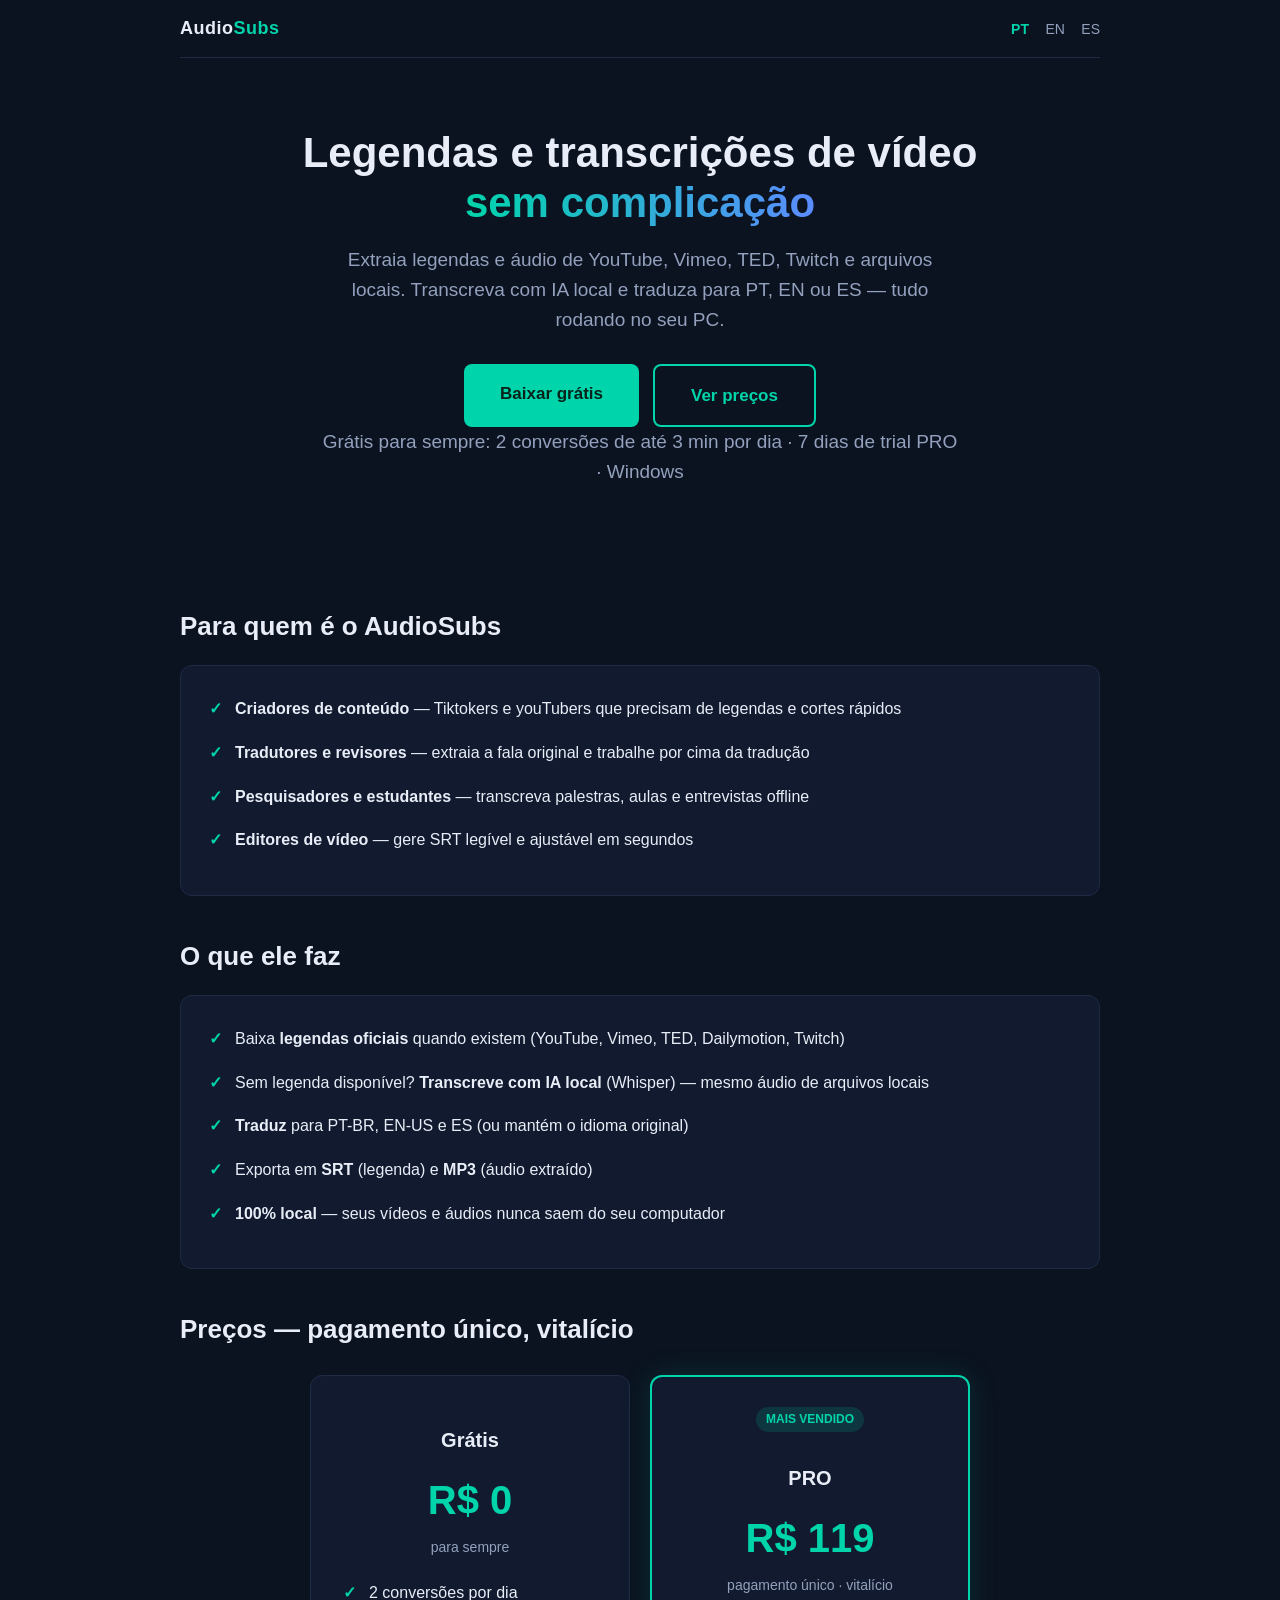
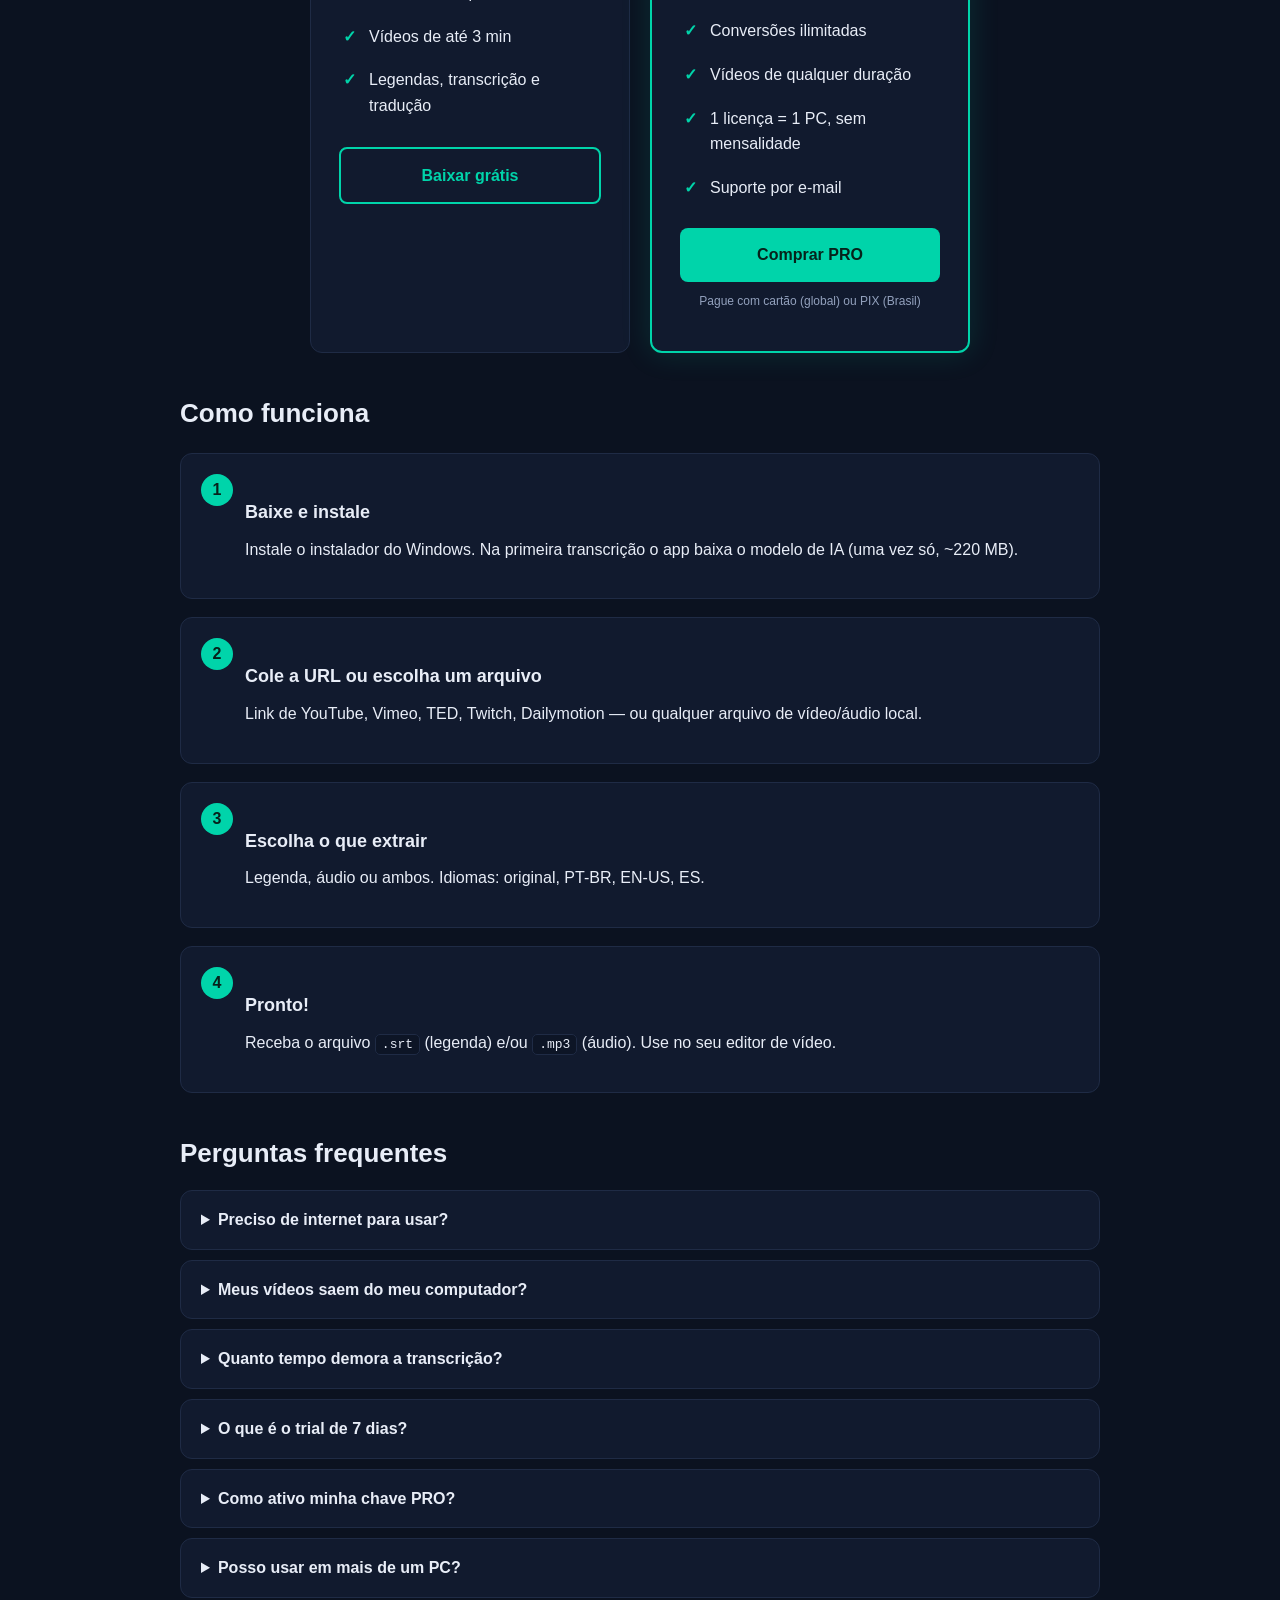
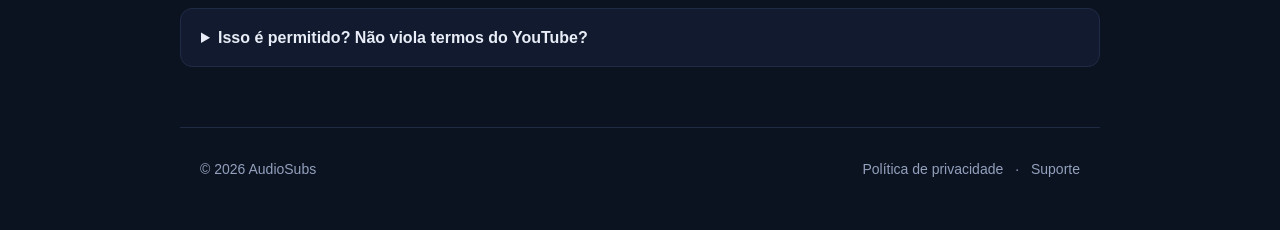
==== index.html @ 7aef0de1 "Site de vendas AudioSubs (PT/EN/ES + privacidade)" ====
<!DOCTYPE html>
<html lang="pt-BR">
<head>
  <meta charset="UTF-8">
  <meta name="viewport" content="width=device-width, initial-scale=1.0">
  <title>AudioSubs — Legendas e transcrições de vídeos na hora</title>
  <meta name="description" content="Baixe legendas e transcrições de YouTube, Vimeo, TED, Twitch e arquivos locais. Traduza para PT, EN, ES. 100% local, seus vídeos não saem do seu PC.">
  <link rel="stylesheet" href="assets/css/styles.css">
  <link rel="icon" href="assets/img/icon.ico">
</head>
<body>
  <div class="container">
    <nav class="topbar">
      <div class="brand">Audio<span>Subs</span></div>
      <div class="lang">
        <a href="index.html" class="active">PT</a>
        <a href="en/index.html">EN</a>
        <a href="es/index.html">ES</a>
      </div>
    </nav>

    <header class="hero">
      <h1>Legendas e transcrições de vídeo<br><span class="grad">sem complicação</span></h1>
      <p>Extraia legendas e áudio de YouTube, Vimeo, TED, Twitch e arquivos locais. Transcreva com IA local e traduza para PT, EN ou ES — tudo rodando no seu PC.</p>
      <div class="btn-row">
        <a class="btn btn-primary btn-lg" href="https://github.com/Roby87gyn/audiosubs/releases" target="_blank" rel="noopener">Baixar grátis</a>
        <a class="btn btn-secondary btn-lg" href="#precos">Ver preços</a>
      </div>
      <p class="hero-note">Grátis para sempre: 2 conversões de até 3 min por dia · 7 dias de trial PRO · Windows</p>
    </header>

    <h2>Para quem é o AudioSubs</h2>
    <div class="card">
      <ul class="check">
        <li><strong>Criadores de conteúdo</strong> — Tiktokers e youTubers que precisam de legendas e cortes rápidos</li>
        <li><strong>Tradutores e revisores</strong> — extraia a fala original e trabalhe por cima da tradução</li>
        <li><strong>Pesquisadores e estudantes</strong> — transcreva palestras, aulas e entrevistas offline</li>
        <li><strong>Editores de vídeo</strong> — gere SRT legível e ajustável em segundos</li>
      </ul>
    </div>

    <h2>O que ele faz</h2>
    <div class="card">
      <ul class="check">
        <li>Baixa <strong>legendas oficiais</strong> quando existem (YouTube, Vimeo, TED, Dailymotion, Twitch)</li>
        <li>Sem legenda disponível? <strong>Transcreve com IA local</strong> (Whisper) — mesmo áudio de arquivos locais</li>
        <li><strong>Traduz</strong> para PT-BR, EN-US e ES (ou mantém o idioma original)</li>
        <li>Exporta em <strong>SRT</strong> (legenda) e <strong>MP3</strong> (áudio extraído)</li>
        <li><strong>100% local</strong> — seus vídeos e áudios nunca saem do seu computador</li>
      </ul>
    </div>

    <h2 id="precos">Preços — pagamento único, vitalício</h2>
    <div class="pricing">
      <div class="price-card">
        <h3>Grátis</h3>
        <div class="price">R$ 0</div>
        <div class="price-sub">para sempre</div>
        <ul class="check">
          <li>2 conversões por dia</li>
          <li>Vídeos de até 3 min</li>
          <li>Legendas, transcrição e tradução</li>
        </ul>
        <a class="btn btn-secondary" href="https://github.com/Roby87gyn/audiosubs/releases" target="_blank" rel="noopener">Baixar grátis</a>
      </div>
      <div class="price-card featured">
        <span class="tag">MAIS VENDIDO</span>
        <h3>PRO</h3>
        <div class="price">R$ 119</div>
        <div class="price-sub">pagamento único · vitalício</div>
        <ul class="check">
          <li>Conversões ilimitadas</li>
          <li>Vídeos de qualquer duração</li>
          <li>1 licença = 1 PC, sem mensalidade</li>
          <li>Suporte por e-mail</li>
        </ul>
        <a class="btn btn-primary" href="https://SEU_LINK_GUMROAD" target="_blank" rel="noopener">Comprar PRO</a>
        <p class="hero-note" style="font-size:12px;margin-top:10px;">Pague com cartão (global) ou PIX (Brasil)</p>
      </div>
    </div>

    <h2>Como funciona</h2>
    <div class="steps">
      <div class="card">
        <h3>Baixe e instale</h3>
        <p>Instale o instalador do Windows. Na primeira transcrição o app baixa o modelo de IA (uma vez só, ~220 MB).</p>
      </div>
      <div class="card">
        <h3>Cole a URL ou escolha um arquivo</h3>
        <p>Link de YouTube, Vimeo, TED, Twitch, Dailymotion — ou qualquer arquivo de vídeo/áudio local.</p>
      </div>
      <div class="card">
        <h3>Escolha o que extrair</h3>
        <p>Legenda, áudio ou ambos. Idiomas: original, PT-BR, EN-US, ES.</p>
      </div>
      <div class="card">
        <h3>Pronto!</h3>
        <p>Receba o arquivo <code>.srt</code> (legenda) e/ou <code>.mp3</code> (áudio). Use no seu editor de vídeo.</p>
      </div>
    </div>

    <h2>Perguntas frequentes</h2>
    <div class="faq">
      <details>
        <summary>Preciso de internet para usar?</summary>
        <p>O processamento é 100% local (privacidade garantida). Só precisa de internet para baixar o vídeo/legendas da URL e para baixar o modelo de IA na primeira vez.</p>
      </details>
      <details>
        <summary>Meus vídeos saem do meu computador?</summary>
        <p>Não. Todo o processamento de áudio, transcrição e tradução acontece na sua máquina. Nada é enviado para servidores nossos.</p>
      </details>
      <details>
        <summary>Quanto tempo demora a transcrição?</summary>
        <p>Depende do tamanho do vídeo e do seu PC. Vídeos curtos levam segundos; vídeos de 1 hora podem levar alguns minutos em CPU.</p>
      </details>
      <details>
        <summary>O que é o trial de 7 dias?</summary>
        <p>Ao instalar, você ganha 7 dias de PRO grátis — conversões ilimitadas e sem limite de duração. Depois, volta ao plano grátis (2×3 min/dia) ou compra o PRO.</p>
      </details>
      <details>
        <summary>Como ativo minha chave PRO?</summary>
        <p>Abra o app, clique em "Ativar licença" no banner PRO e cole a chave que você recebeu por e-mail após a compra. Pronto, vira PRO na hora.</p>
      </details>
      <details>
        <summary>Posso usar em mais de um PC?</summary>
        <p>Cada licença é válida em um PC. Se trocar de máquina, entre em contato pelo e-mail de suporte para transferir a ativação.</p>
      </details>
      <details>
        <summary>Isso é permitido? Não viola termos do YouTube?</summary>
        <p>O AudioSubs extrai áudio e legendas para uso pessoal e de pesquisa, como um leitor offline. É sua responsabilidade usar apenas conteúdo que você tem o direito de processar.</p>
      </details>
    </div>

    <footer>
      <div class="container">
        <div>© 2026 AudioSubs</div>
        <div>
          <a href="privacy.html">Política de privacidade</a>
          <span style="margin:0 8px">·</span>
          <a href="mailto:SEU_EMAIL@exemplo.com">Suporte</a>
        </div>
      </div>
    </footer>
  </div>
</body>
</html>
---- assets/css/styles.css ----
:root {
  --bg: #0b1220;
  --panel: #111a2e;
  --border: #1f2b45;
  --text: #e8edf7;
  --muted: #93a1bd;
  --accent: #00d4aa;
  --accent-dark: #0aa888;
  --warn: #ffb84d;
  --danger: #ff6b6b;
  --radius: 12px;
}

* { box-sizing: border-box; margin: 0; padding: 0; }

body {
  font-family: -apple-system, BlinkMacSystemFont, "Segoe UI", Roboto, sans-serif;
  background: var(--bg);
  color: var(--text);
  line-height: 1.6;
}

a { color: var(--accent); text-decoration: none; }
a:hover { text-decoration: underline; }

.container { max-width: 960px; margin: 0 auto; padding: 0 20px; }

/* Top bar with language switcher */
.topbar {
  display: flex; justify-content: space-between; align-items: center;
  padding: 14px 0; border-bottom: 1px solid var(--border);
  margin-bottom: 40px;
}
.brand { font-weight: 700; font-size: 18px; letter-spacing: 0.5px; }
.brand span { color: var(--accent); }
.lang a { margin-left: 12px; color: var(--muted); font-size: 14px; }
.lang a.active { color: var(--accent); font-weight: 700; }

.hero { text-align: center; padding: 30px 0 50px; }
.hero h1 { font-size: 42px; line-height: 1.2; margin-bottom: 16px; }
.hero h1 .grad {
  background: linear-gradient(90deg, var(--accent), #5b8cff);
  -webkit-background-clip: text; background-clip: text; color: transparent;
}
.hero p { font-size: 19px; color: var(--muted); max-width: 640px; margin: 0 auto 28px; }

.btn {
  display: inline-block; padding: 14px 28px; border-radius: 8px;
  font-size: 16px; font-weight: 600; cursor: pointer; border: none;
  transition: transform 0.12s, background 0.12s;
}
.btn:hover { transform: translateY(-1px); text-decoration: none; }
.btn-primary { background: var(--accent); color: #06221b; }
.btn-primary:hover { background: var(--accent-dark); }
.btn-secondary { background: transparent; color: var(--accent); border: 2px solid var(--accent); }
.btn-secondary:hover { background: rgba(0,212,170,0.08); }
.btn-lg { padding: 16px 36px; font-size: 17px; }
.btn-row { display: flex; gap: 14px; justify-content: center; flex-wrap: wrap; }
.btn-row .btn { flex: 0 0 auto; }

.hero-note { margin-top: 18px; color: var(--muted); font-size: 14px; }

.card {
  background: var(--panel); border: 1px solid var(--border);
  border-radius: var(--radius); padding: 24px; margin: 18px 0;
}

h2 { font-size: 26px; margin: 40px 0 16px; }
h3 { font-size: 18px; margin: 20px 0 10px; }
p { margin-bottom: 12px; }
ul, ol { padding-left: 22px; margin-bottom: 12px; }
li { margin-bottom: 6px; }

ul.check { list-style: none; padding-left: 0; }
ul.check li { padding: 6px 0 6px 30px; position: relative; }
ul.check li::before {
  content: "✓"; position: absolute; left: 4px; color: var(--accent); font-weight: 700;
}

/* Pricing */
.pricing { display: flex; gap: 20px; justify-content: center; flex-wrap: wrap; margin: 24px 0; }
.price-card {
  background: var(--panel); border: 1px solid var(--border); border-radius: var(--radius);
  padding: 28px; width: 320px; text-align: center;
}
.price-card.featured { border: 2px solid var(--accent); box-shadow: 0 0 30px rgba(0,212,170,0.15); }
.price-card h3 { font-size: 20px; margin-bottom: 8px; }
.price { font-size: 40px; font-weight: 800; color: var(--accent); margin: 12px 0 4px; }
.price-sub { color: var(--muted); font-size: 14px; margin-bottom: 16px; }
.price-card ul { text-align: left; margin: 16px 0; }
.price-card .btn { width: 100%; margin-top: 6px; }

.tag {
  display: inline-block; background: rgba(0,212,170,0.15); color: var(--accent);
  font-size: 12px; font-weight: 700; padding: 3px 10px; border-radius: 20px; margin-bottom: 10px;
}

/* Steps */
.steps { counter-reset: step; }
.steps .card { counter-increment: step; position: relative; padding-left: 64px; }
.steps .card::before {
  content: counter(step); position: absolute; left: 20px; top: 20px;
  width: 32px; height: 32px; border-radius: 50%;
  background: var(--accent); color: #06221b; font-weight: 800;
  display: flex; align-items: center; justify-content: center;
}

code {
  background: #0d1526; border: 1px solid var(--border);
  padding: 2px 6px; border-radius: 5px; font-size: 13px;
  word-break: break-all;
}
pre {
  background: #0d1526; border: 1px solid var(--border); border-radius: 8px;
  padding: 16px; overflow-x: auto; font-size: 13px; margin: 12px 0;
}

.warn { color: var(--warn); font-weight: 600; }
.danger { color: var(--danger); font-weight: 600; }

/* FAQ */
.faq details {
  background: var(--panel); border: 1px solid var(--border);
  border-radius: var(--radius); padding: 16px 20px; margin: 10px 0;
}
.faq summary { cursor: pointer; font-weight: 600; color: var(--text); }
.faq details p { margin-top: 10px; color: var(--muted); }

/* Footer */
footer {
  border-top: 1px solid var(--border); margin-top: 60px;
  padding: 30px 0 50px; color: var(--muted); font-size: 14px;
}
footer .container { display: flex; justify-content: space-between; flex-wrap: wrap; gap: 12px; }
footer a { color: var(--muted); }
footer a:hover { color: var(--accent); }

.badge-free {
  background: rgba(255,184,77,0.15); color: var(--warn);
  font-size: 11px; font-weight: 700; padding: 2px 8px; border-radius: 20px; margin-left: 6px;
}
.badge-pro {
  background: rgba(0,212,170,0.15); color: var(--accent);
  font-size: 11px; font-weight: 700; padding: 2px 8px; border-radius: 20px; margin-left: 6px;
}

@media (max-width: 640px) {
  .hero h1 { font-size: 30px; }
  .price-card { width: 100%; }
  .steps .card { padding-left: 56px; }
}
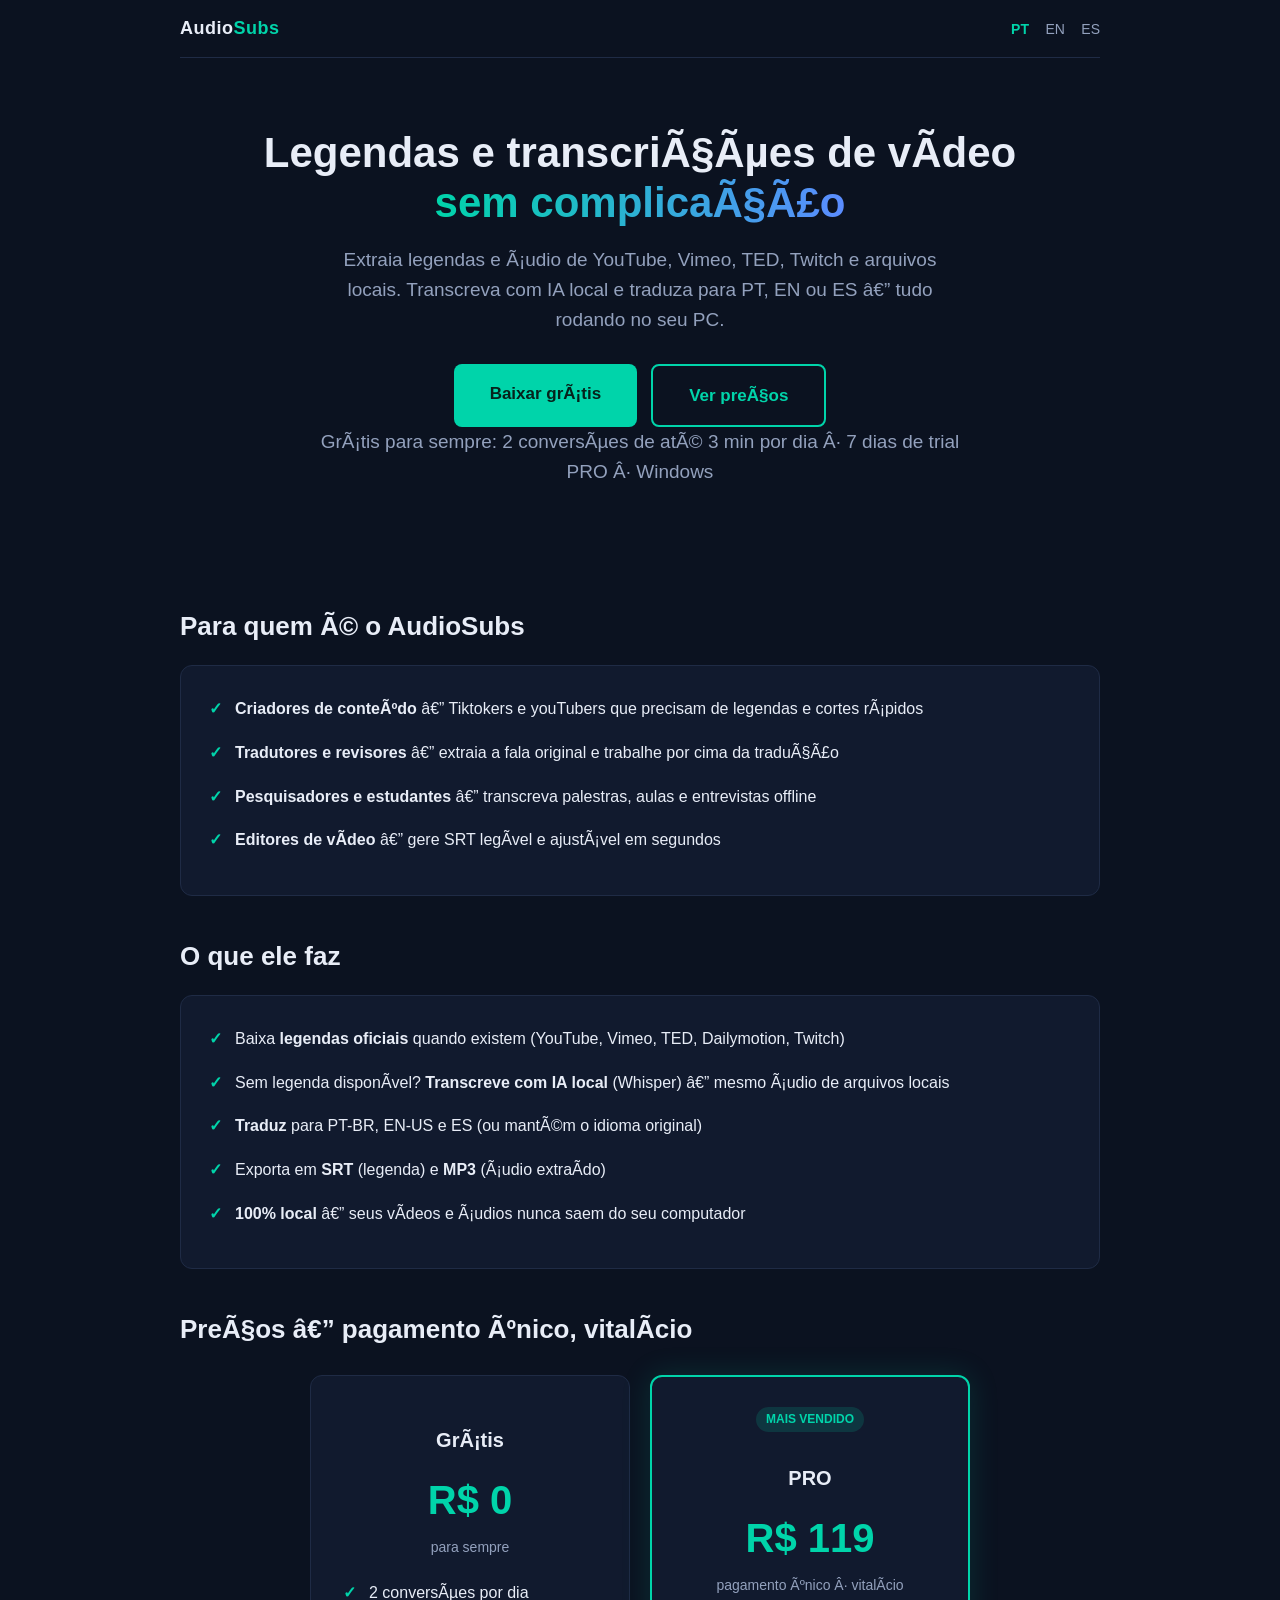
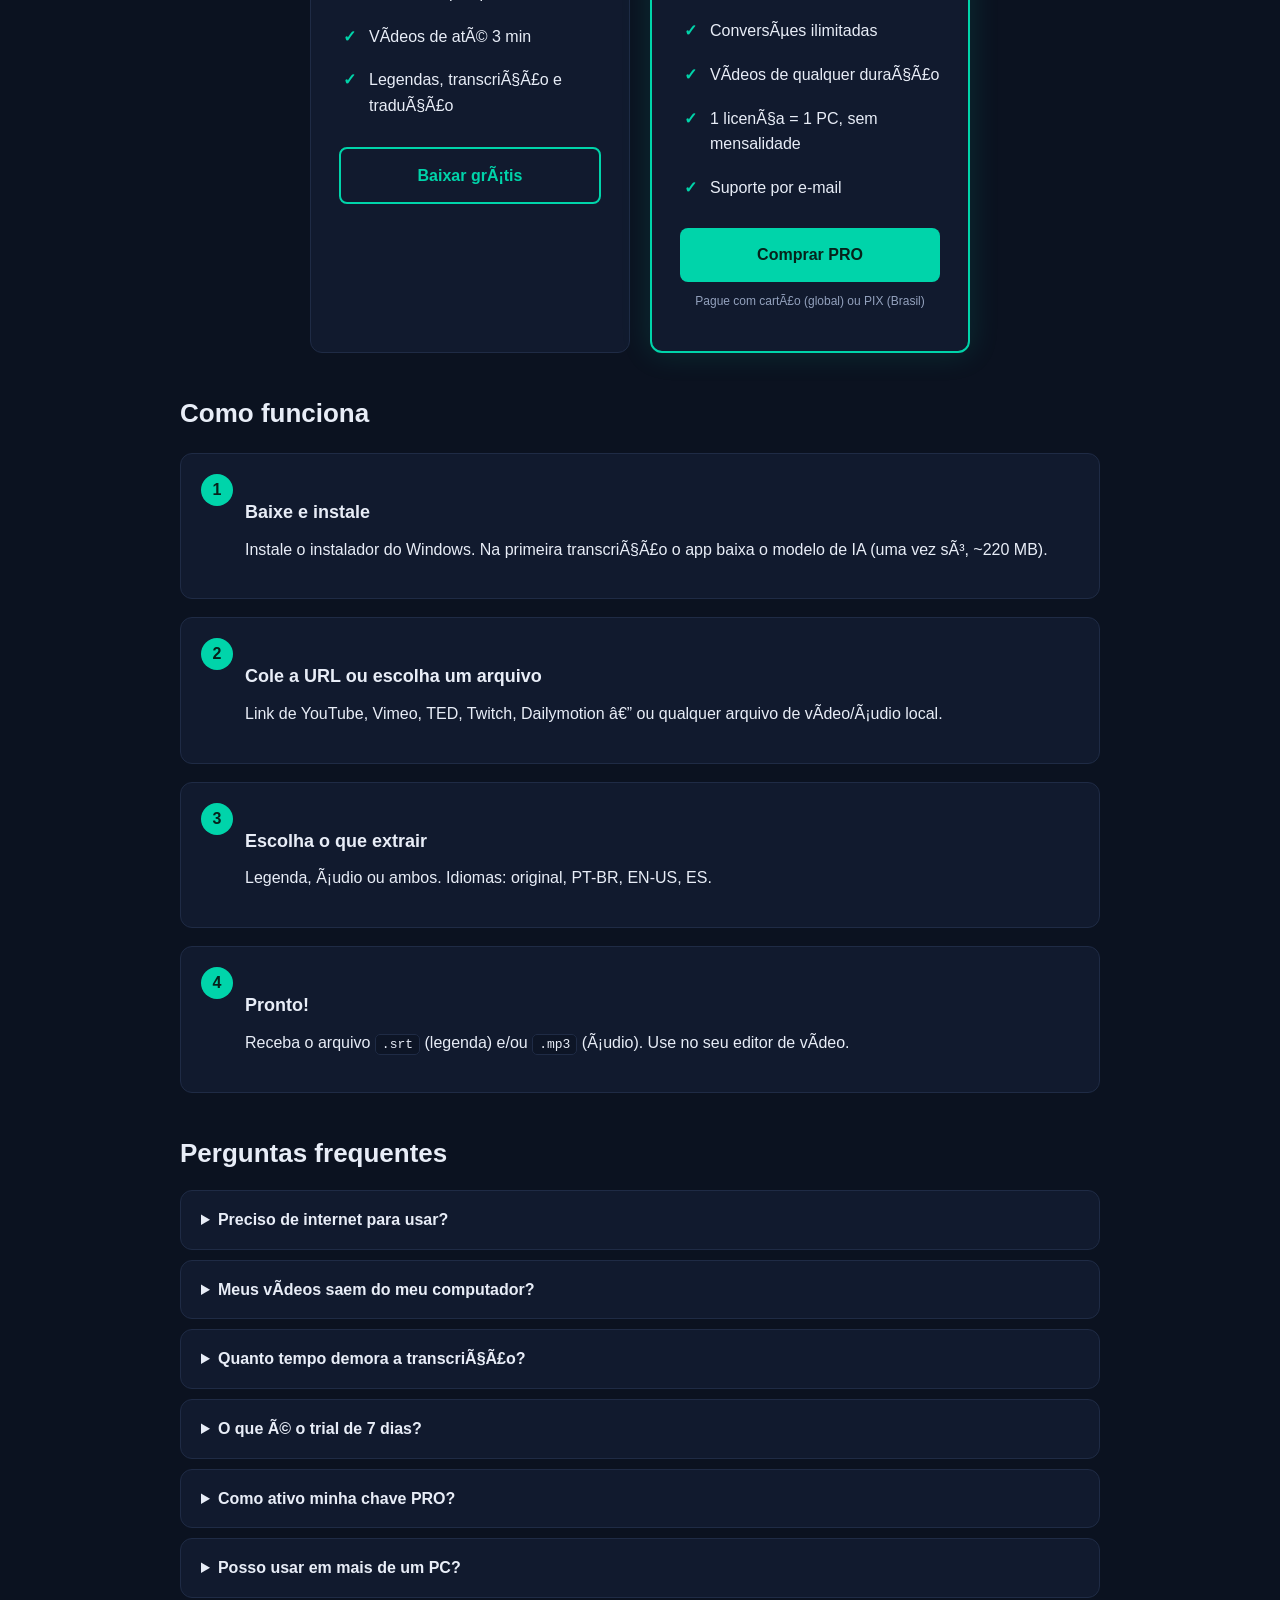
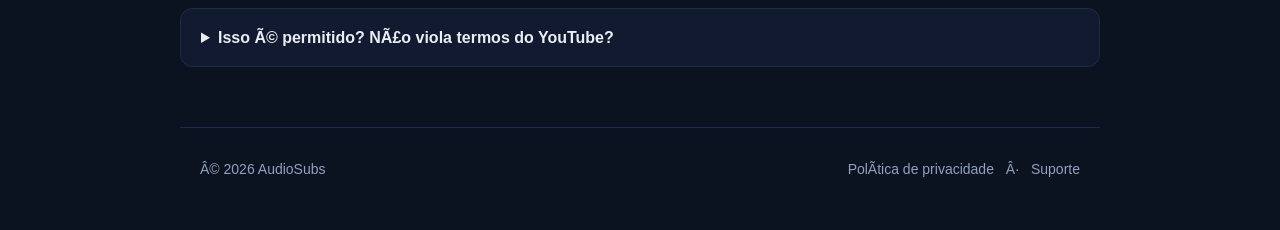
==== commit c6d0bb75: "Atualiza links de download para audiosubs/audiosubs (org); site em audiosubs.github.io/audiosubs-pro" ====
--- a/index.html
+++ b/index.html
@@ -3,8 +3,8 @@
 <head>
   <meta charset="UTF-8">
   <meta name="viewport" content="width=device-width, initial-scale=1.0">
-  <title>AudioSubs — Legendas e transcrições de vídeos na hora</title>
-  <meta name="description" content="Baixe legendas e transcrições de YouTube, Vimeo, TED, Twitch e arquivos locais. Traduza para PT, EN, ES. 100% local, seus vídeos não saem do seu PC.">
+  <title>AudioSubs â€” Legendas e transcriÃ§Ãµes de vÃ­deos na hora</title>
+  <meta name="description" content="Baixe legendas e transcriÃ§Ãµes de YouTube, Vimeo, TED, Twitch e arquivos locais. Traduza para PT, EN, ES. 100% local, seus vÃ­deos nÃ£o saem do seu PC.">
   <link rel="stylesheet" href="assets/css/styles.css">
   <link rel="icon" href="assets/img/icon.ico">
 </head>
@@ -20,22 +20,22 @@
     </nav>
 
     <header class="hero">
-      <h1>Legendas e transcrições de vídeo<br><span class="grad">sem complicação</span></h1>
-      <p>Extraia legendas e áudio de YouTube, Vimeo, TED, Twitch e arquivos locais. Transcreva com IA local e traduza para PT, EN ou ES — tudo rodando no seu PC.</p>
+      <h1>Legendas e transcriÃ§Ãµes de vÃ­deo<br><span class="grad">sem complicaÃ§Ã£o</span></h1>
+      <p>Extraia legendas e Ã¡udio de YouTube, Vimeo, TED, Twitch e arquivos locais. Transcreva com IA local e traduza para PT, EN ou ES â€” tudo rodando no seu PC.</p>
       <div class="btn-row">
-        <a class="btn btn-primary btn-lg" href="https://github.com/Roby87gyn/audiosubs/releases" target="_blank" rel="noopener">Baixar grátis</a>
-        <a class="btn btn-secondary btn-lg" href="#precos">Ver preços</a>
+        <a class="btn btn-primary btn-lg" href="https://github.com/audiosubs/audiosubs/releases" target="_blank" rel="noopener">Baixar grÃ¡tis</a>
+        <a class="btn btn-secondary btn-lg" href="#precos">Ver preÃ§os</a>
       </div>
-      <p class="hero-note">Grátis para sempre: 2 conversões de até 3 min por dia · 7 dias de trial PRO · Windows</p>
+      <p class="hero-note">GrÃ¡tis para sempre: 2 conversÃµes de atÃ© 3 min por dia Â· 7 dias de trial PRO Â· Windows</p>
     </header>
 
-    <h2>Para quem é o AudioSubs</h2>
+    <h2>Para quem Ã© o AudioSubs</h2>
     <div class="card">
       <ul class="check">
-        <li><strong>Criadores de conteúdo</strong> — Tiktokers e youTubers que precisam de legendas e cortes rápidos</li>
-        <li><strong>Tradutores e revisores</strong> — extraia a fala original e trabalhe por cima da tradução</li>
-        <li><strong>Pesquisadores e estudantes</strong> — transcreva palestras, aulas e entrevistas offline</li>
-        <li><strong>Editores de vídeo</strong> — gere SRT legível e ajustável em segundos</li>
+        <li><strong>Criadores de conteÃºdo</strong> â€” Tiktokers e youTubers que precisam de legendas e cortes rÃ¡pidos</li>
+        <li><strong>Tradutores e revisores</strong> â€” extraia a fala original e trabalhe por cima da traduÃ§Ã£o</li>
+        <li><strong>Pesquisadores e estudantes</strong> â€” transcreva palestras, aulas e entrevistas offline</li>
+        <li><strong>Editores de vÃ­deo</strong> â€” gere SRT legÃ­vel e ajustÃ¡vel em segundos</li>
       </ul>
     </div>
 
@@ -43,39 +43,39 @@
     <div class="card">
       <ul class="check">
         <li>Baixa <strong>legendas oficiais</strong> quando existem (YouTube, Vimeo, TED, Dailymotion, Twitch)</li>
-        <li>Sem legenda disponível? <strong>Transcreve com IA local</strong> (Whisper) — mesmo áudio de arquivos locais</li>
-        <li><strong>Traduz</strong> para PT-BR, EN-US e ES (ou mantém o idioma original)</li>
-        <li>Exporta em <strong>SRT</strong> (legenda) e <strong>MP3</strong> (áudio extraído)</li>
-        <li><strong>100% local</strong> — seus vídeos e áudios nunca saem do seu computador</li>
+        <li>Sem legenda disponÃ­vel? <strong>Transcreve com IA local</strong> (Whisper) â€” mesmo Ã¡udio de arquivos locais</li>
+        <li><strong>Traduz</strong> para PT-BR, EN-US e ES (ou mantÃ©m o idioma original)</li>
+        <li>Exporta em <strong>SRT</strong> (legenda) e <strong>MP3</strong> (Ã¡udio extraÃ­do)</li>
+        <li><strong>100% local</strong> â€” seus vÃ­deos e Ã¡udios nunca saem do seu computador</li>
       </ul>
     </div>
 
-    <h2 id="precos">Preços — pagamento único, vitalício</h2>
+    <h2 id="precos">PreÃ§os â€” pagamento Ãºnico, vitalÃ­cio</h2>
     <div class="pricing">
       <div class="price-card">
-        <h3>Grátis</h3>
+        <h3>GrÃ¡tis</h3>
         <div class="price">R$ 0</div>
         <div class="price-sub">para sempre</div>
         <ul class="check">
-          <li>2 conversões por dia</li>
-          <li>Vídeos de até 3 min</li>
-          <li>Legendas, transcrição e tradução</li>
+          <li>2 conversÃµes por dia</li>
+          <li>VÃ­deos de atÃ© 3 min</li>
+          <li>Legendas, transcriÃ§Ã£o e traduÃ§Ã£o</li>
         </ul>
-        <a class="btn btn-secondary" href="https://github.com/Roby87gyn/audiosubs/releases" target="_blank" rel="noopener">Baixar grátis</a>
+        <a class="btn btn-secondary" href="https://github.com/audiosubs/audiosubs/releases" target="_blank" rel="noopener">Baixar grÃ¡tis</a>
       </div>
       <div class="price-card featured">
         <span class="tag">MAIS VENDIDO</span>
         <h3>PRO</h3>
         <div class="price">R$ 119</div>
-        <div class="price-sub">pagamento único · vitalício</div>
+        <div class="price-sub">pagamento Ãºnico Â· vitalÃ­cio</div>
         <ul class="check">
-          <li>Conversões ilimitadas</li>
-          <li>Vídeos de qualquer duração</li>
-          <li>1 licença = 1 PC, sem mensalidade</li>
+          <li>ConversÃµes ilimitadas</li>
+          <li>VÃ­deos de qualquer duraÃ§Ã£o</li>
+          <li>1 licenÃ§a = 1 PC, sem mensalidade</li>
           <li>Suporte por e-mail</li>
         </ul>
         <a class="btn btn-primary" href="https://SEU_LINK_GUMROAD" target="_blank" rel="noopener">Comprar PRO</a>
-        <p class="hero-note" style="font-size:12px;margin-top:10px;">Pague com cartão (global) ou PIX (Brasil)</p>
+        <p class="hero-note" style="font-size:12px;margin-top:10px;">Pague com cartÃ£o (global) ou PIX (Brasil)</p>
       </div>
     </div>
 
@@ -83,19 +83,19 @@
     <div class="steps">
       <div class="card">
         <h3>Baixe e instale</h3>
-        <p>Instale o instalador do Windows. Na primeira transcrição o app baixa o modelo de IA (uma vez só, ~220 MB).</p>
+        <p>Instale o instalador do Windows. Na primeira transcriÃ§Ã£o o app baixa o modelo de IA (uma vez sÃ³, ~220 MB).</p>
       </div>
       <div class="card">
         <h3>Cole a URL ou escolha um arquivo</h3>
-        <p>Link de YouTube, Vimeo, TED, Twitch, Dailymotion — ou qualquer arquivo de vídeo/áudio local.</p>
+        <p>Link de YouTube, Vimeo, TED, Twitch, Dailymotion â€” ou qualquer arquivo de vÃ­deo/Ã¡udio local.</p>
       </div>
       <div class="card">
         <h3>Escolha o que extrair</h3>
-        <p>Legenda, áudio ou ambos. Idiomas: original, PT-BR, EN-US, ES.</p>
+        <p>Legenda, Ã¡udio ou ambos. Idiomas: original, PT-BR, EN-US, ES.</p>
       </div>
       <div class="card">
         <h3>Pronto!</h3>
-        <p>Receba o arquivo <code>.srt</code> (legenda) e/ou <code>.mp3</code> (áudio). Use no seu editor de vídeo.</p>
+        <p>Receba o arquivo <code>.srt</code> (legenda) e/ou <code>.mp3</code> (Ã¡udio). Use no seu editor de vÃ­deo.</p>
       </div>
     </div>
 
@@ -103,40 +103,40 @@
     <div class="faq">
       <details>
         <summary>Preciso de internet para usar?</summary>
-        <p>O processamento é 100% local (privacidade garantida). Só precisa de internet para baixar o vídeo/legendas da URL e para baixar o modelo de IA na primeira vez.</p>
+        <p>O processamento Ã© 100% local (privacidade garantida). SÃ³ precisa de internet para baixar o vÃ­deo/legendas da URL e para baixar o modelo de IA na primeira vez.</p>
       </details>
       <details>
-        <summary>Meus vídeos saem do meu computador?</summary>
-        <p>Não. Todo o processamento de áudio, transcrição e tradução acontece na sua máquina. Nada é enviado para servidores nossos.</p>
+        <summary>Meus vÃ­deos saem do meu computador?</summary>
+        <p>NÃ£o. Todo o processamento de Ã¡udio, transcriÃ§Ã£o e traduÃ§Ã£o acontece na sua mÃ¡quina. Nada Ã© enviado para servidores nossos.</p>
       </details>
       <details>
-        <summary>Quanto tempo demora a transcrição?</summary>
-        <p>Depende do tamanho do vídeo e do seu PC. Vídeos curtos levam segundos; vídeos de 1 hora podem levar alguns minutos em CPU.</p>
+        <summary>Quanto tempo demora a transcriÃ§Ã£o?</summary>
+        <p>Depende do tamanho do vÃ­deo e do seu PC. VÃ­deos curtos levam segundos; vÃ­deos de 1 hora podem levar alguns minutos em CPU.</p>
       </details>
       <details>
-        <summary>O que é o trial de 7 dias?</summary>
-        <p>Ao instalar, você ganha 7 dias de PRO grátis — conversões ilimitadas e sem limite de duração. Depois, volta ao plano grátis (2×3 min/dia) ou compra o PRO.</p>
+        <summary>O que Ã© o trial de 7 dias?</summary>
+        <p>Ao instalar, vocÃª ganha 7 dias de PRO grÃ¡tis â€” conversÃµes ilimitadas e sem limite de duraÃ§Ã£o. Depois, volta ao plano grÃ¡tis (2Ã—3 min/dia) ou compra o PRO.</p>
       </details>
       <details>
         <summary>Como ativo minha chave PRO?</summary>
-        <p>Abra o app, clique em "Ativar licença" no banner PRO e cole a chave que você recebeu por e-mail após a compra. Pronto, vira PRO na hora.</p>
+        <p>Abra o app, clique em "Ativar licenÃ§a" no banner PRO e cole a chave que vocÃª recebeu por e-mail apÃ³s a compra. Pronto, vira PRO na hora.</p>
       </details>
       <details>
         <summary>Posso usar em mais de um PC?</summary>
-        <p>Cada licença é válida em um PC. Se trocar de máquina, entre em contato pelo e-mail de suporte para transferir a ativação.</p>
+        <p>Cada licenÃ§a Ã© vÃ¡lida em um PC. Se trocar de mÃ¡quina, entre em contato pelo e-mail de suporte para transferir a ativaÃ§Ã£o.</p>
       </details>
       <details>
-        <summary>Isso é permitido? Não viola termos do YouTube?</summary>
-        <p>O AudioSubs extrai áudio e legendas para uso pessoal e de pesquisa, como um leitor offline. É sua responsabilidade usar apenas conteúdo que você tem o direito de processar.</p>
+        <summary>Isso Ã© permitido? NÃ£o viola termos do YouTube?</summary>
+        <p>O AudioSubs extrai Ã¡udio e legendas para uso pessoal e de pesquisa, como um leitor offline. Ã‰ sua responsabilidade usar apenas conteÃºdo que vocÃª tem o direito de processar.</p>
       </details>
     </div>
 
     <footer>
       <div class="container">
-        <div>© 2026 AudioSubs</div>
+        <div>Â© 2026 AudioSubs</div>
         <div>
-          <a href="privacy.html">Política de privacidade</a>
-          <span style="margin:0 8px">·</span>
+          <a href="privacy.html">PolÃ­tica de privacidade</a>
+          <span style="margin:0 8px">Â·</span>
           <a href="mailto:SEU_EMAIL@exemplo.com">Suporte</a>
         </div>
       </div>
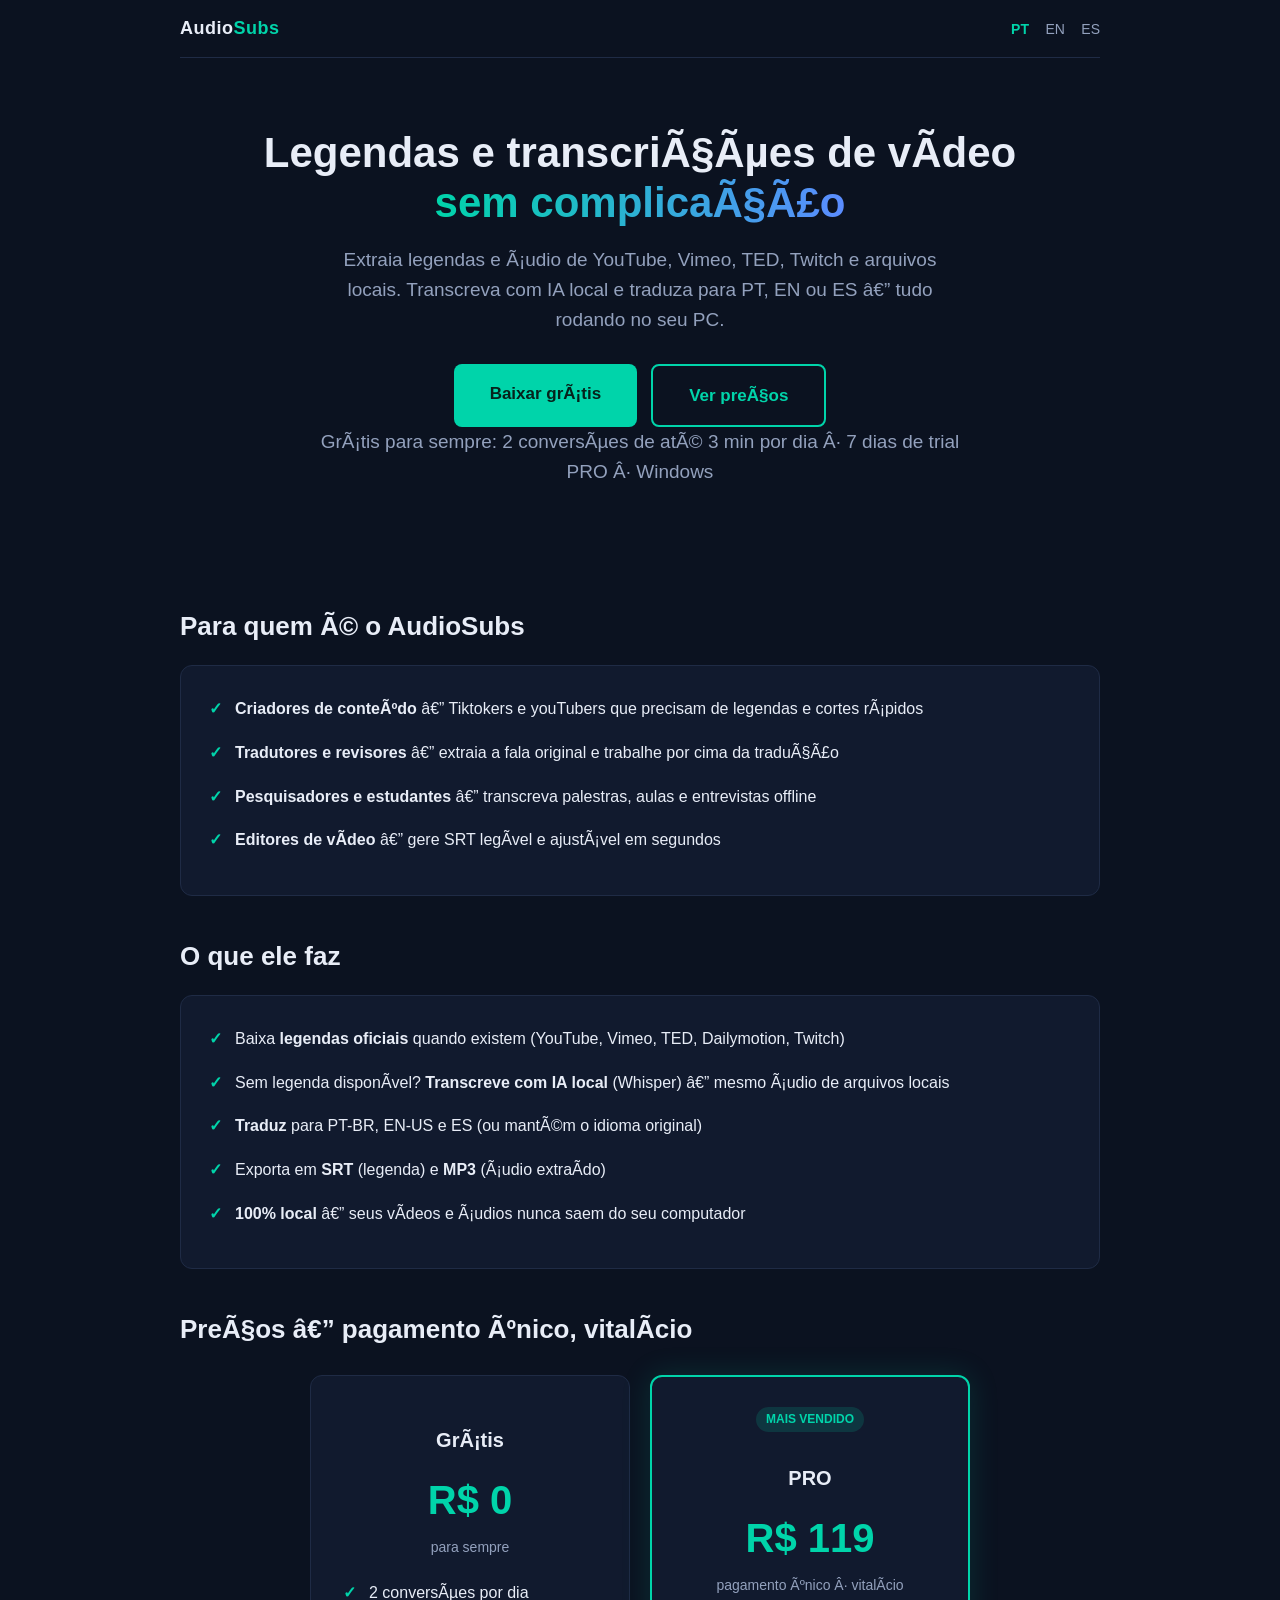
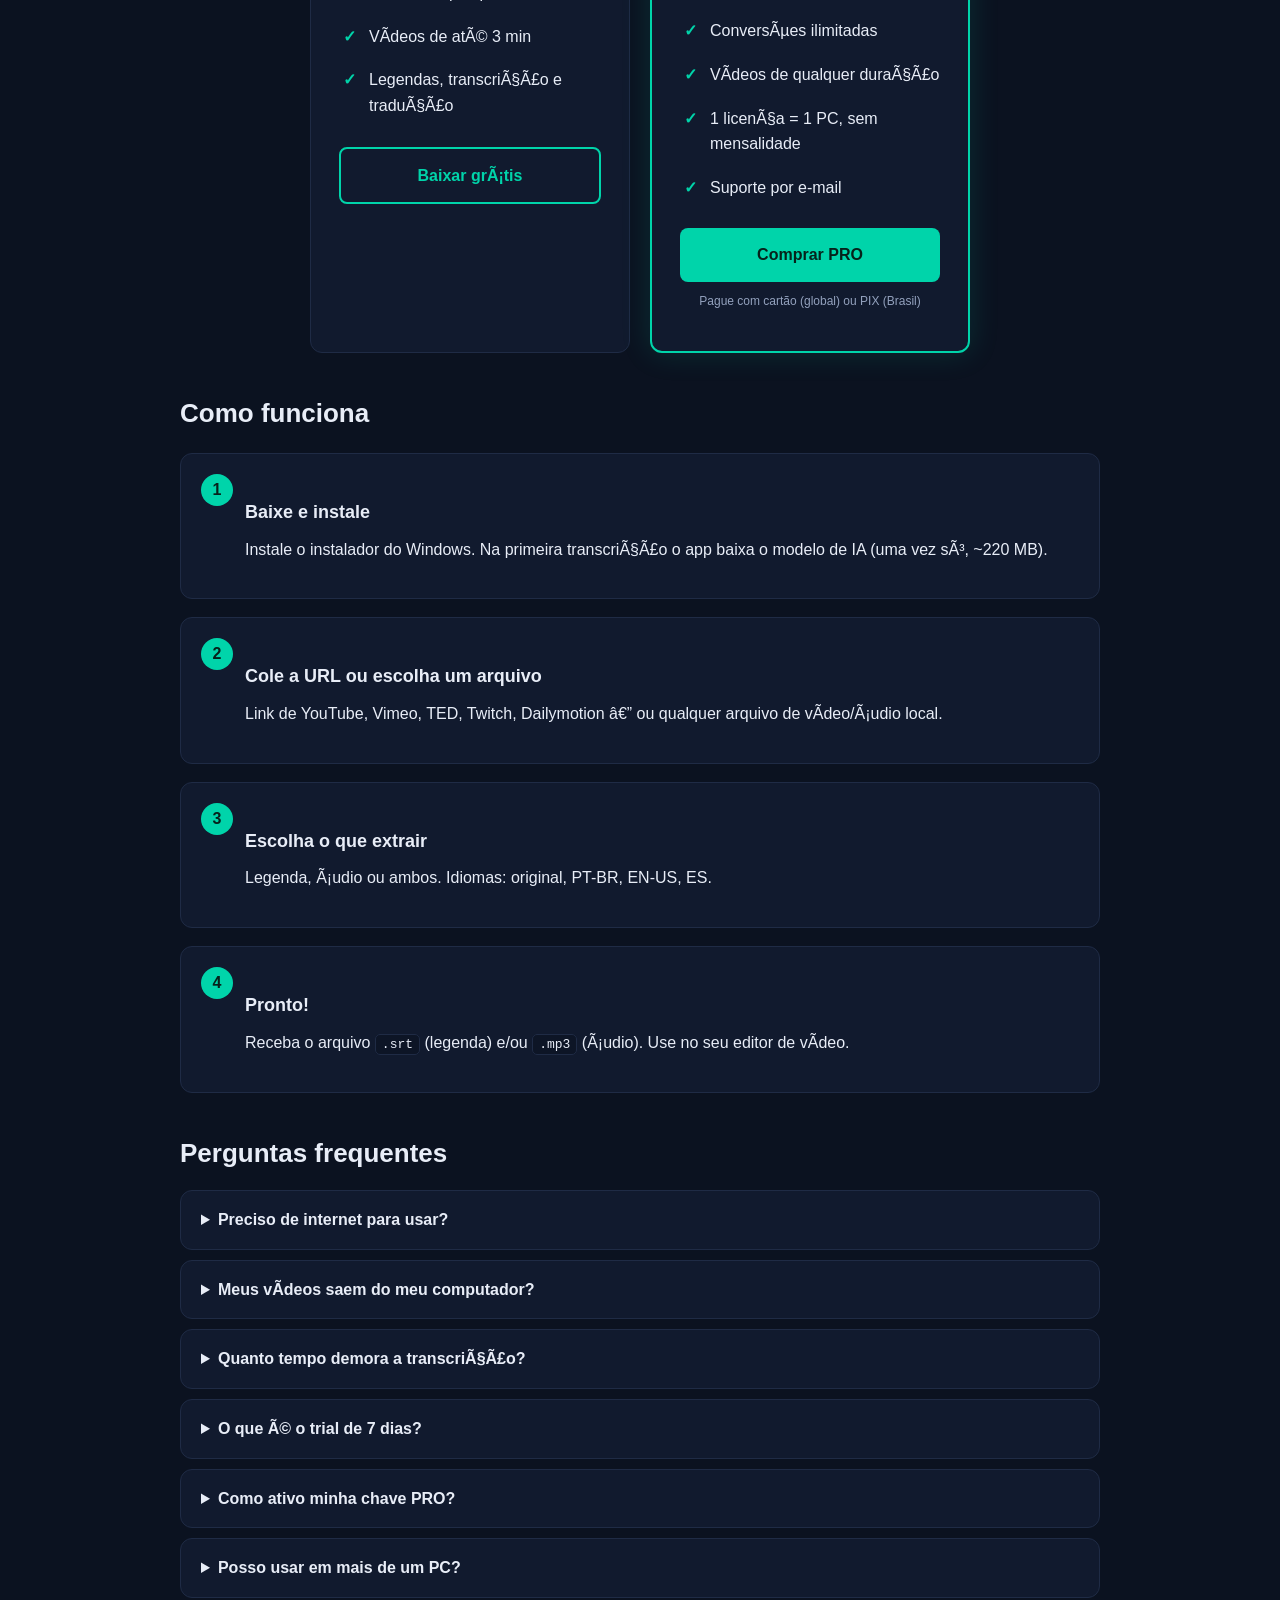
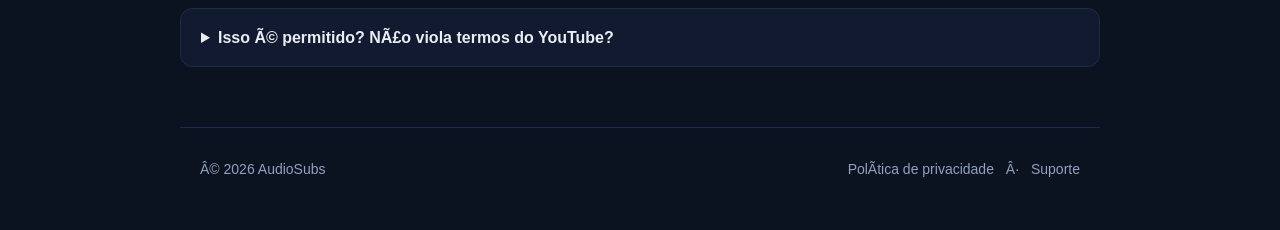
==== commit 8b9b4707: "Adiciona link real do Gumroad no botao Comprar PRO" ====
--- a/index.html
+++ b/index.html
@@ -74,8 +74,8 @@
           <li>1 licenÃ§a = 1 PC, sem mensalidade</li>
           <li>Suporte por e-mail</li>
         </ul>
-        <a class="btn btn-primary" href="https://SEU_LINK_GUMROAD" target="_blank" rel="noopener">Comprar PRO</a>
-        <p class="hero-note" style="font-size:12px;margin-top:10px;">Pague com cartÃ£o (global) ou PIX (Brasil)</p>
+        <a class="btn btn-primary" href="https://audiosubspro.gumroad.com/l/kxeodt" target="_blank" rel="noopener">Comprar PRO</a>
+        <p class="hero-note" style="font-size:12px;margin-top:10px;">Pague com cartão (global) ou PIX (Brasil)</p>
       </div>
     </div>
 
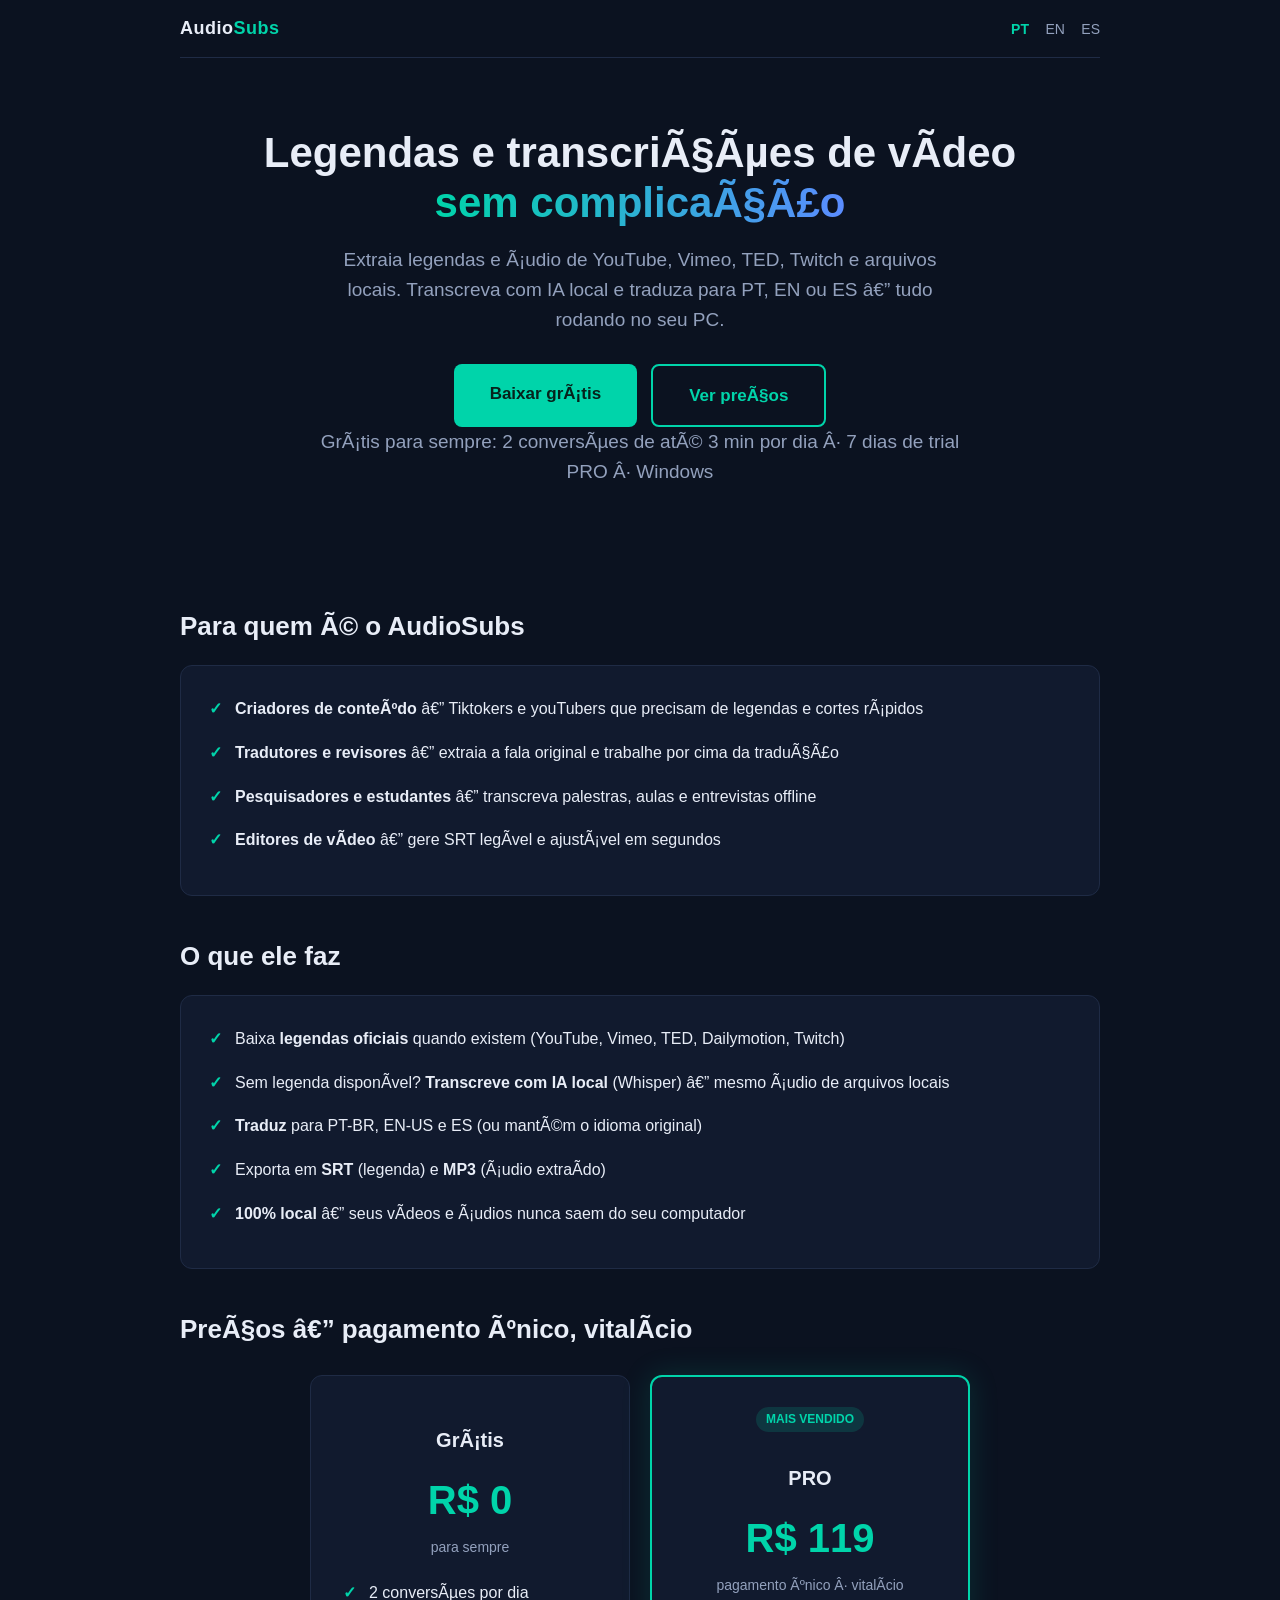
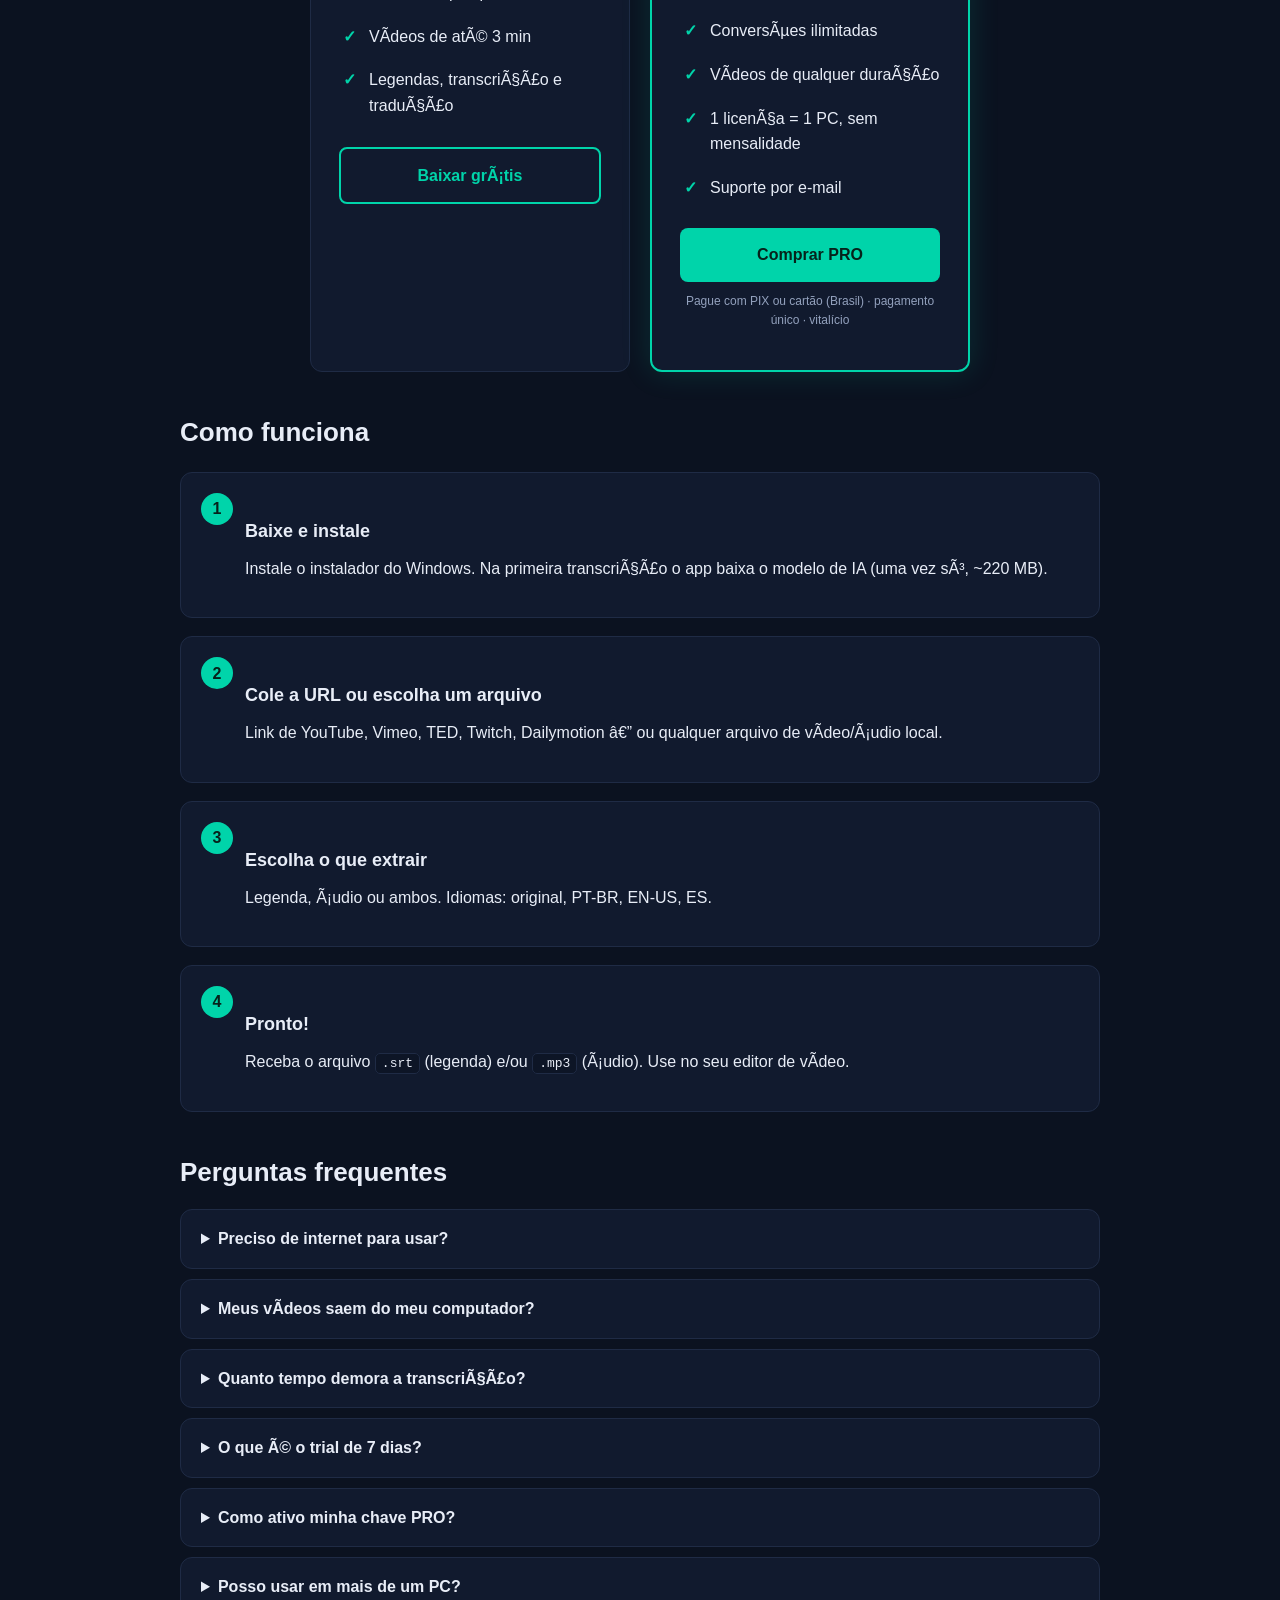
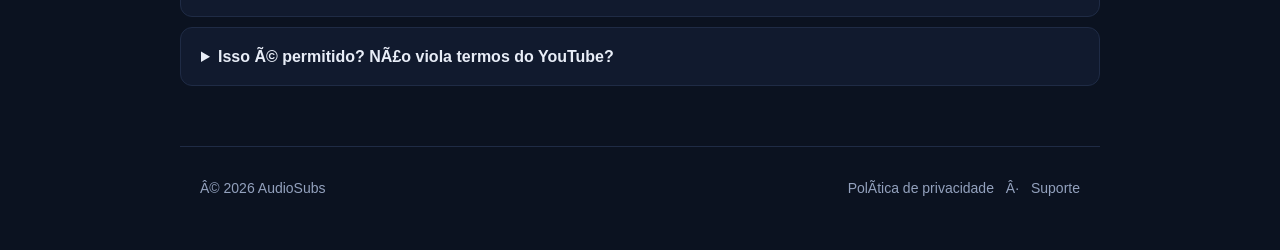
==== commit f78fa2bd: "PT aponta para Hotmart (PIX/cartão BR); EN/ES mantêm Gumroad" ====
--- a/index.html
+++ b/index.html
@@ -74,8 +74,8 @@
           <li>1 licenÃ§a = 1 PC, sem mensalidade</li>
           <li>Suporte por e-mail</li>
         </ul>
-        <a class="btn btn-primary" href="https://audiosubspro.gumroad.com/l/kxeodt" target="_blank" rel="noopener">Comprar PRO</a>
-        <p class="hero-note" style="font-size:12px;margin-top:10px;">Pague com cartão (global) ou PIX (Brasil)</p>
+        <a class="btn btn-primary" href="https://go.hotmart.com/E106994843U" target="_blank" rel="noopener">Comprar PRO</a>
+        <p class="hero-note" style="font-size:12px;margin-top:10px;">Pague com PIX ou cartão (Brasil) · pagamento único · vitalício</p>
       </div>
     </div>
 
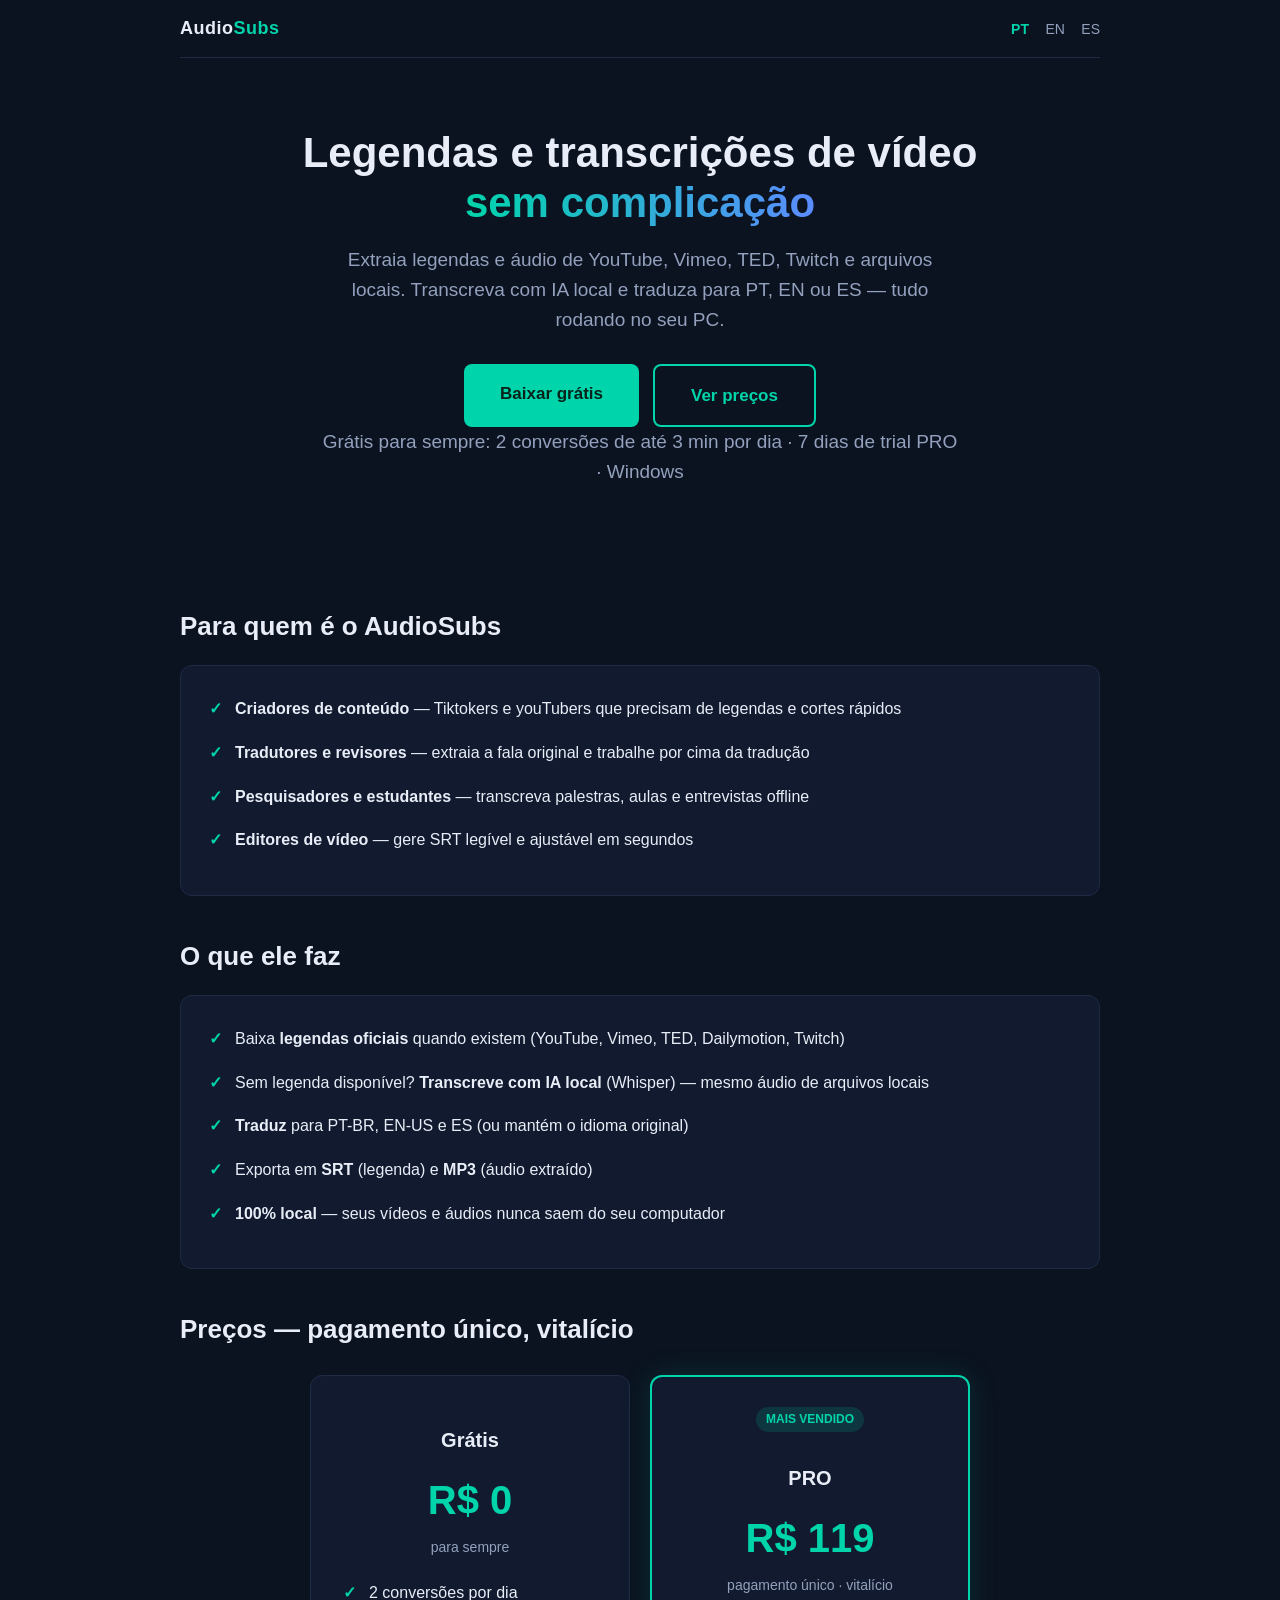
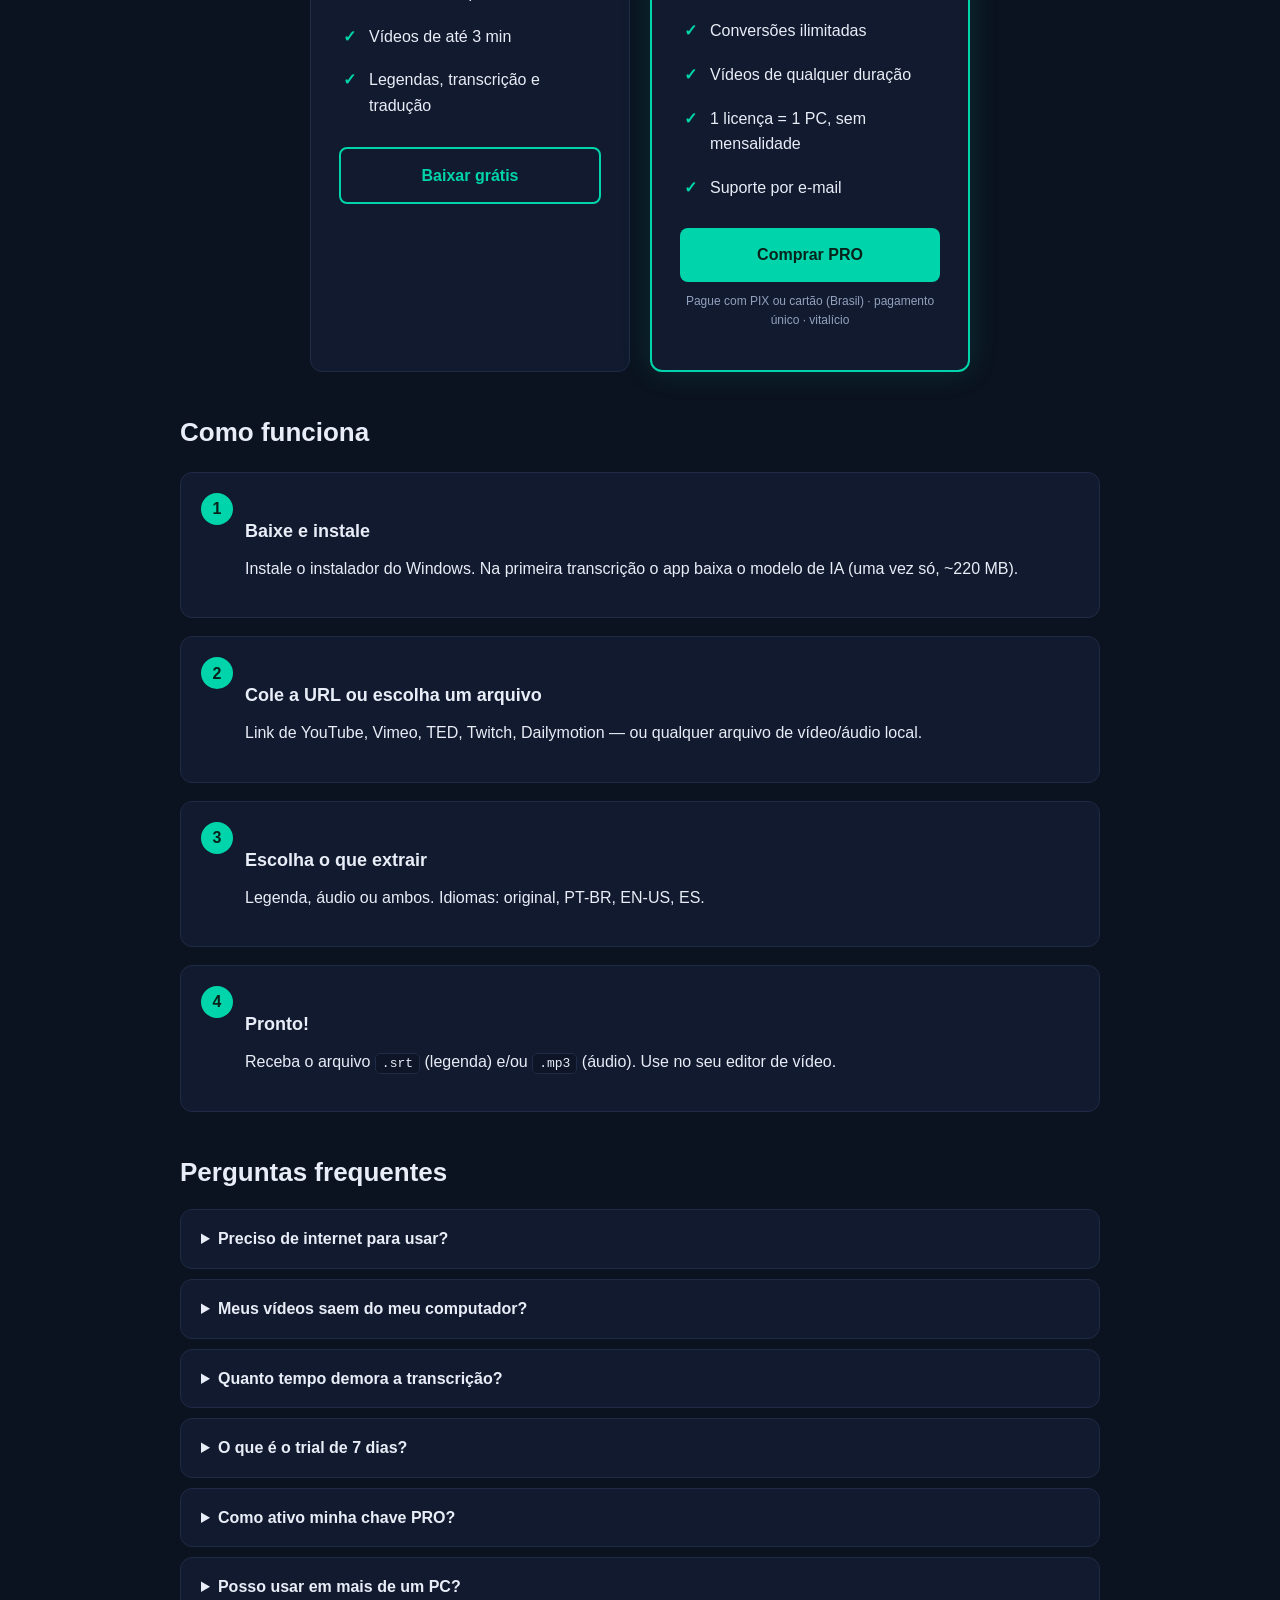
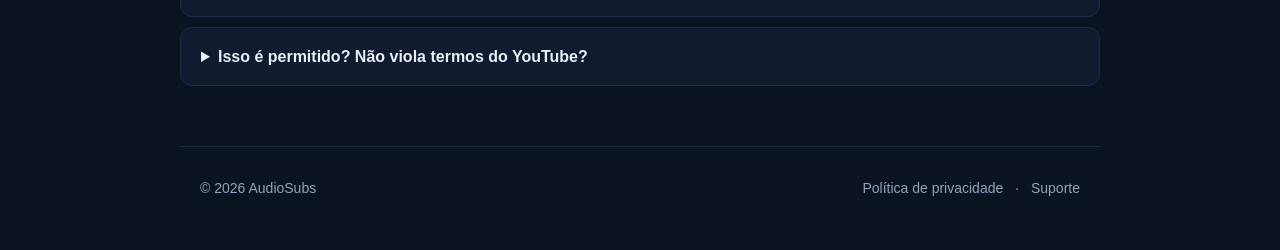
==== commit 4a7503c4: "Corrige acentuação UTF-8 dos arquivos do site (mojibake)" ====
--- a/index.html
+++ b/index.html
@@ -3,8 +3,8 @@
 <head>
   <meta charset="UTF-8">
   <meta name="viewport" content="width=device-width, initial-scale=1.0">
-  <title>AudioSubs â€” Legendas e transcriÃ§Ãµes de vÃ­deos na hora</title>
-  <meta name="description" content="Baixe legendas e transcriÃ§Ãµes de YouTube, Vimeo, TED, Twitch e arquivos locais. Traduza para PT, EN, ES. 100% local, seus vÃ­deos nÃ£o saem do seu PC.">
+  <title>AudioSubs — Legendas e transcrições de vídeos na hora</title>
+  <meta name="description" content="Baixe legendas e transcrições de YouTube, Vimeo, TED, Twitch e arquivos locais. Traduza para PT, EN, ES. 100% local, seus vídeos não saem do seu PC.">
   <link rel="stylesheet" href="assets/css/styles.css">
   <link rel="icon" href="assets/img/icon.ico">
 </head>
@@ -20,22 +20,22 @@
     </nav>
 
     <header class="hero">
-      <h1>Legendas e transcriÃ§Ãµes de vÃ­deo<br><span class="grad">sem complicaÃ§Ã£o</span></h1>
-      <p>Extraia legendas e Ã¡udio de YouTube, Vimeo, TED, Twitch e arquivos locais. Transcreva com IA local e traduza para PT, EN ou ES â€” tudo rodando no seu PC.</p>
+      <h1>Legendas e transcrições de vídeo<br><span class="grad">sem complicação</span></h1>
+      <p>Extraia legendas e áudio de YouTube, Vimeo, TED, Twitch e arquivos locais. Transcreva com IA local e traduza para PT, EN ou ES — tudo rodando no seu PC.</p>
       <div class="btn-row">
-        <a class="btn btn-primary btn-lg" href="https://github.com/audiosubs/audiosubs/releases" target="_blank" rel="noopener">Baixar grÃ¡tis</a>
-        <a class="btn btn-secondary btn-lg" href="#precos">Ver preÃ§os</a>
+        <a class="btn btn-primary btn-lg" href="https://github.com/audiosubs/audiosubs/releases" target="_blank" rel="noopener">Baixar grátis</a>
+        <a class="btn btn-secondary btn-lg" href="#precos">Ver preços</a>
       </div>
-      <p class="hero-note">GrÃ¡tis para sempre: 2 conversÃµes de atÃ© 3 min por dia Â· 7 dias de trial PRO Â· Windows</p>
+      <p class="hero-note">Grátis para sempre: 2 conversões de até 3 min por dia · 7 dias de trial PRO · Windows</p>
     </header>
 
-    <h2>Para quem Ã© o AudioSubs</h2>
+    <h2>Para quem é o AudioSubs</h2>
     <div class="card">
       <ul class="check">
-        <li><strong>Criadores de conteÃºdo</strong> â€” Tiktokers e youTubers que precisam de legendas e cortes rÃ¡pidos</li>
-        <li><strong>Tradutores e revisores</strong> â€” extraia a fala original e trabalhe por cima da traduÃ§Ã£o</li>
-        <li><strong>Pesquisadores e estudantes</strong> â€” transcreva palestras, aulas e entrevistas offline</li>
-        <li><strong>Editores de vÃ­deo</strong> â€” gere SRT legÃ­vel e ajustÃ¡vel em segundos</li>
+        <li><strong>Criadores de conteúdo</strong> — Tiktokers e youTubers que precisam de legendas e cortes rápidos</li>
+        <li><strong>Tradutores e revisores</strong> — extraia a fala original e trabalhe por cima da tradução</li>
+        <li><strong>Pesquisadores e estudantes</strong> — transcreva palestras, aulas e entrevistas offline</li>
+        <li><strong>Editores de vídeo</strong> — gere SRT legível e ajustável em segundos</li>
       </ul>
     </div>
 
@@ -43,35 +43,35 @@
     <div class="card">
       <ul class="check">
         <li>Baixa <strong>legendas oficiais</strong> quando existem (YouTube, Vimeo, TED, Dailymotion, Twitch)</li>
-        <li>Sem legenda disponÃ­vel? <strong>Transcreve com IA local</strong> (Whisper) â€” mesmo Ã¡udio de arquivos locais</li>
-        <li><strong>Traduz</strong> para PT-BR, EN-US e ES (ou mantÃ©m o idioma original)</li>
-        <li>Exporta em <strong>SRT</strong> (legenda) e <strong>MP3</strong> (Ã¡udio extraÃ­do)</li>
-        <li><strong>100% local</strong> â€” seus vÃ­deos e Ã¡udios nunca saem do seu computador</li>
+        <li>Sem legenda disponível? <strong>Transcreve com IA local</strong> (Whisper) — mesmo áudio de arquivos locais</li>
+        <li><strong>Traduz</strong> para PT-BR, EN-US e ES (ou mantém o idioma original)</li>
+        <li>Exporta em <strong>SRT</strong> (legenda) e <strong>MP3</strong> (áudio extraído)</li>
+        <li><strong>100% local</strong> — seus vídeos e áudios nunca saem do seu computador</li>
       </ul>
     </div>
 
-    <h2 id="precos">PreÃ§os â€” pagamento Ãºnico, vitalÃ­cio</h2>
+    <h2 id="precos">Preços — pagamento único, vitalício</h2>
     <div class="pricing">
       <div class="price-card">
-        <h3>GrÃ¡tis</h3>
+        <h3>Grátis</h3>
         <div class="price">R$ 0</div>
         <div class="price-sub">para sempre</div>
         <ul class="check">
-          <li>2 conversÃµes por dia</li>
-          <li>VÃ­deos de atÃ© 3 min</li>
-          <li>Legendas, transcriÃ§Ã£o e traduÃ§Ã£o</li>
+          <li>2 conversões por dia</li>
+          <li>Vídeos de até 3 min</li>
+          <li>Legendas, transcrição e tradução</li>
         </ul>
-        <a class="btn btn-secondary" href="https://github.com/audiosubs/audiosubs/releases" target="_blank" rel="noopener">Baixar grÃ¡tis</a>
+        <a class="btn btn-secondary" href="https://github.com/audiosubs/audiosubs/releases" target="_blank" rel="noopener">Baixar grátis</a>
       </div>
       <div class="price-card featured">
         <span class="tag">MAIS VENDIDO</span>
         <h3>PRO</h3>
         <div class="price">R$ 119</div>
-        <div class="price-sub">pagamento Ãºnico Â· vitalÃ­cio</div>
+        <div class="price-sub">pagamento único · vitalício</div>
         <ul class="check">
-          <li>ConversÃµes ilimitadas</li>
-          <li>VÃ­deos de qualquer duraÃ§Ã£o</li>
-          <li>1 licenÃ§a = 1 PC, sem mensalidade</li>
+          <li>Conversões ilimitadas</li>
+          <li>Vídeos de qualquer duração</li>
+          <li>1 licença = 1 PC, sem mensalidade</li>
           <li>Suporte por e-mail</li>
         </ul>
         <a class="btn btn-primary" href="https://go.hotmart.com/E106994843U" target="_blank" rel="noopener">Comprar PRO</a>
@@ -83,19 +83,19 @@
     <div class="steps">
       <div class="card">
         <h3>Baixe e instale</h3>
-        <p>Instale o instalador do Windows. Na primeira transcriÃ§Ã£o o app baixa o modelo de IA (uma vez sÃ³, ~220 MB).</p>
+        <p>Instale o instalador do Windows. Na primeira transcrição o app baixa o modelo de IA (uma vez só, ~220 MB).</p>
       </div>
       <div class="card">
         <h3>Cole a URL ou escolha um arquivo</h3>
-        <p>Link de YouTube, Vimeo, TED, Twitch, Dailymotion â€” ou qualquer arquivo de vÃ­deo/Ã¡udio local.</p>
+        <p>Link de YouTube, Vimeo, TED, Twitch, Dailymotion — ou qualquer arquivo de vídeo/áudio local.</p>
       </div>
       <div class="card">
         <h3>Escolha o que extrair</h3>
-        <p>Legenda, Ã¡udio ou ambos. Idiomas: original, PT-BR, EN-US, ES.</p>
+        <p>Legenda, áudio ou ambos. Idiomas: original, PT-BR, EN-US, ES.</p>
       </div>
       <div class="card">
         <h3>Pronto!</h3>
-        <p>Receba o arquivo <code>.srt</code> (legenda) e/ou <code>.mp3</code> (Ã¡udio). Use no seu editor de vÃ­deo.</p>
+        <p>Receba o arquivo <code>.srt</code> (legenda) e/ou <code>.mp3</code> (áudio). Use no seu editor de vídeo.</p>
       </div>
     </div>
 
@@ -103,40 +103,40 @@
     <div class="faq">
       <details>
         <summary>Preciso de internet para usar?</summary>
-        <p>O processamento Ã© 100% local (privacidade garantida). SÃ³ precisa de internet para baixar o vÃ­deo/legendas da URL e para baixar o modelo de IA na primeira vez.</p>
+        <p>O processamento é 100% local (privacidade garantida). Só precisa de internet para baixar o vídeo/legendas da URL e para baixar o modelo de IA na primeira vez.</p>
       </details>
       <details>
-        <summary>Meus vÃ­deos saem do meu computador?</summary>
-        <p>NÃ£o. Todo o processamento de Ã¡udio, transcriÃ§Ã£o e traduÃ§Ã£o acontece na sua mÃ¡quina. Nada Ã© enviado para servidores nossos.</p>
+        <summary>Meus vídeos saem do meu computador?</summary>
+        <p>Não. Todo o processamento de áudio, transcrição e tradução acontece na sua máquina. Nada é enviado para servidores nossos.</p>
       </details>
       <details>
-        <summary>Quanto tempo demora a transcriÃ§Ã£o?</summary>
-        <p>Depende do tamanho do vÃ­deo e do seu PC. VÃ­deos curtos levam segundos; vÃ­deos de 1 hora podem levar alguns minutos em CPU.</p>
+        <summary>Quanto tempo demora a transcrição?</summary>
+        <p>Depende do tamanho do vídeo e do seu PC. Vídeos curtos levam segundos; vídeos de 1 hora podem levar alguns minutos em CPU.</p>
       </details>
       <details>
-        <summary>O que Ã© o trial de 7 dias?</summary>
-        <p>Ao instalar, vocÃª ganha 7 dias de PRO grÃ¡tis â€” conversÃµes ilimitadas e sem limite de duraÃ§Ã£o. Depois, volta ao plano grÃ¡tis (2Ã—3 min/dia) ou compra o PRO.</p>
+        <summary>O que é o trial de 7 dias?</summary>
+        <p>Ao instalar, você ganha 7 dias de PRO grátis — conversões ilimitadas e sem limite de duração. Depois, volta ao plano grátis (2×3 min/dia) ou compra o PRO.</p>
       </details>
       <details>
         <summary>Como ativo minha chave PRO?</summary>
-        <p>Abra o app, clique em "Ativar licenÃ§a" no banner PRO e cole a chave que vocÃª recebeu por e-mail apÃ³s a compra. Pronto, vira PRO na hora.</p>
+        <p>Abra o app, clique em "Ativar licença" no banner PRO e cole a chave que você recebeu por e-mail após a compra. Pronto, vira PRO na hora.</p>
       </details>
       <details>
         <summary>Posso usar em mais de um PC?</summary>
-        <p>Cada licenÃ§a Ã© vÃ¡lida em um PC. Se trocar de mÃ¡quina, entre em contato pelo e-mail de suporte para transferir a ativaÃ§Ã£o.</p>
+        <p>Cada licença é válida em um PC. Se trocar de máquina, entre em contato pelo e-mail de suporte para transferir a ativação.</p>
       </details>
       <details>
-        <summary>Isso Ã© permitido? NÃ£o viola termos do YouTube?</summary>
-        <p>O AudioSubs extrai Ã¡udio e legendas para uso pessoal e de pesquisa, como um leitor offline. Ã‰ sua responsabilidade usar apenas conteÃºdo que vocÃª tem o direito de processar.</p>
+        <summary>Isso é permitido? Não viola termos do YouTube?</summary>
+        <p>O AudioSubs extrai áudio e legendas para uso pessoal e de pesquisa, como um leitor offline. É sua responsabilidade usar apenas conteúdo que você tem o direito de processar.</p>
       </details>
     </div>
 
     <footer>
       <div class="container">
-        <div>Â© 2026 AudioSubs</div>
+        <div>© 2026 AudioSubs</div>
         <div>
-          <a href="privacy.html">PolÃ­tica de privacidade</a>
-          <span style="margin:0 8px">Â·</span>
+          <a href="privacy.html">Política de privacidade</a>
+          <span style="margin:0 8px">·</span>
           <a href="mailto:SEU_EMAIL@exemplo.com">Suporte</a>
         </div>
       </div>
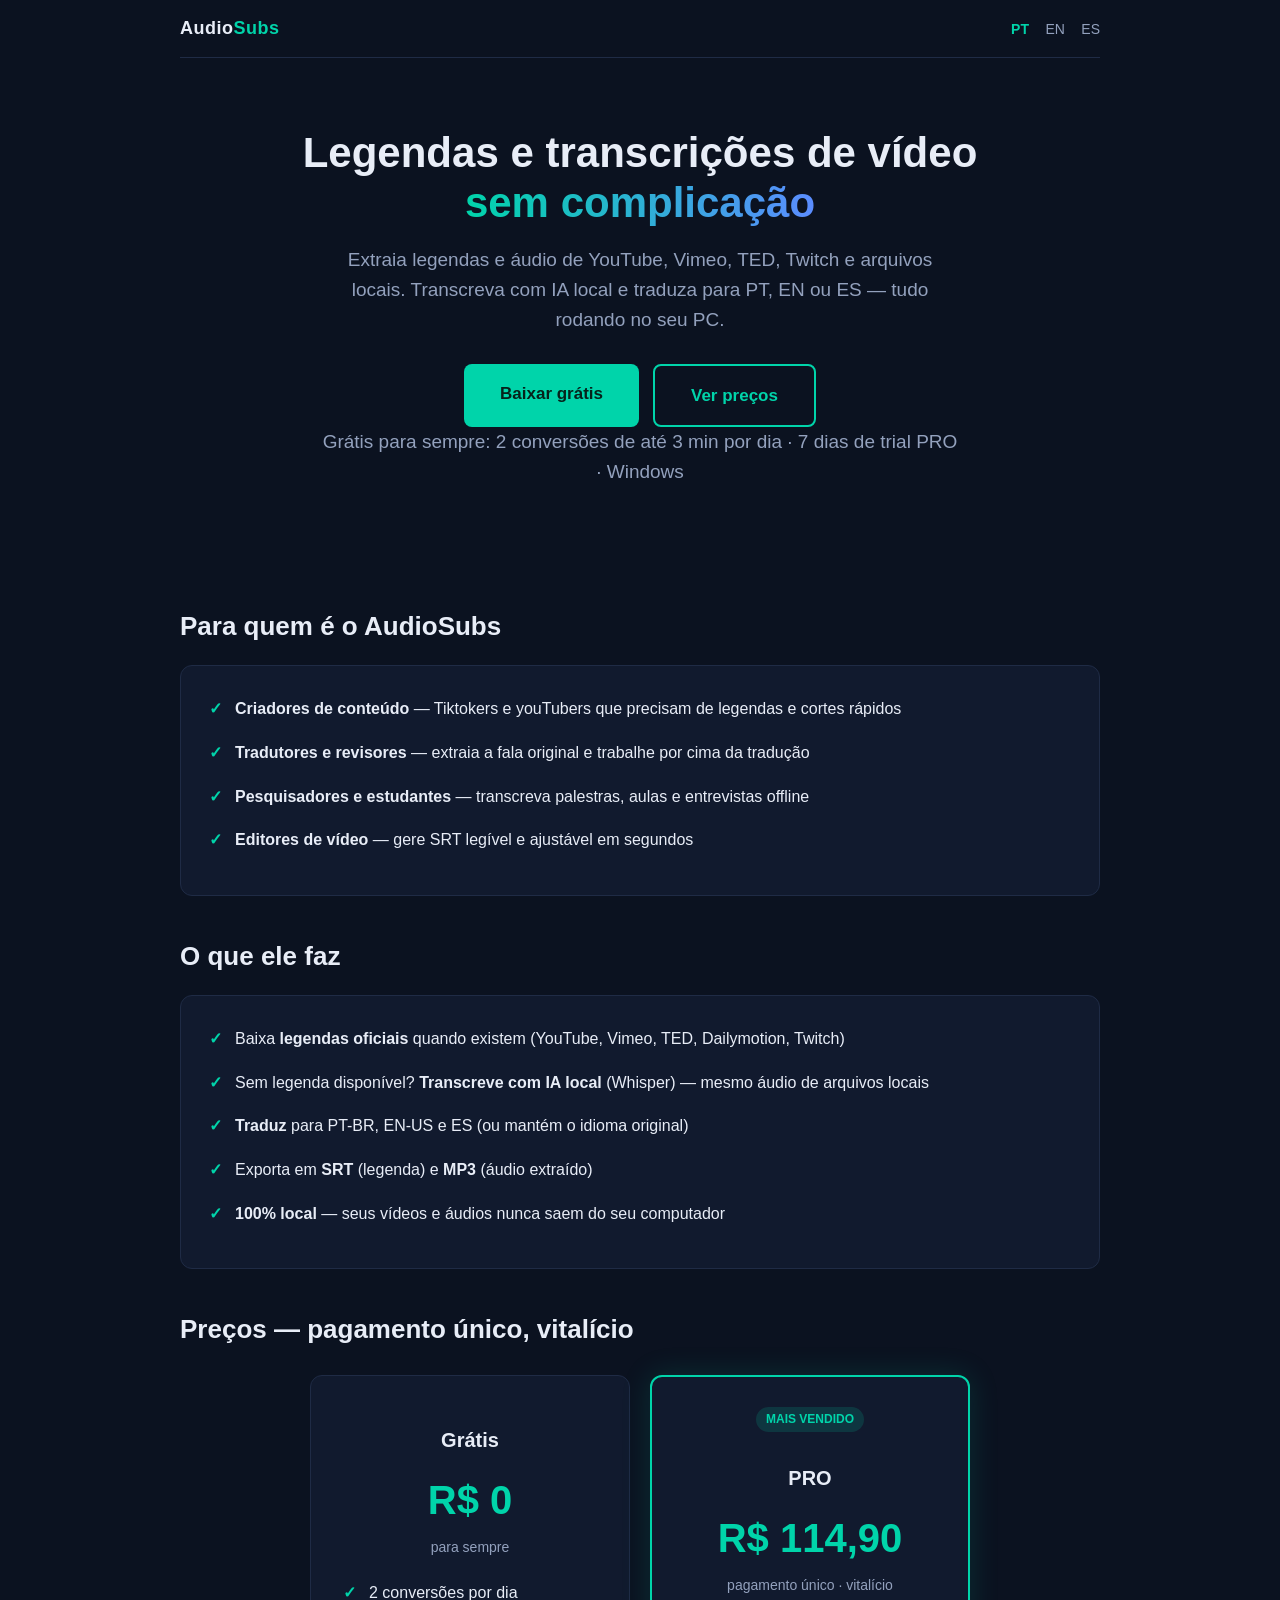
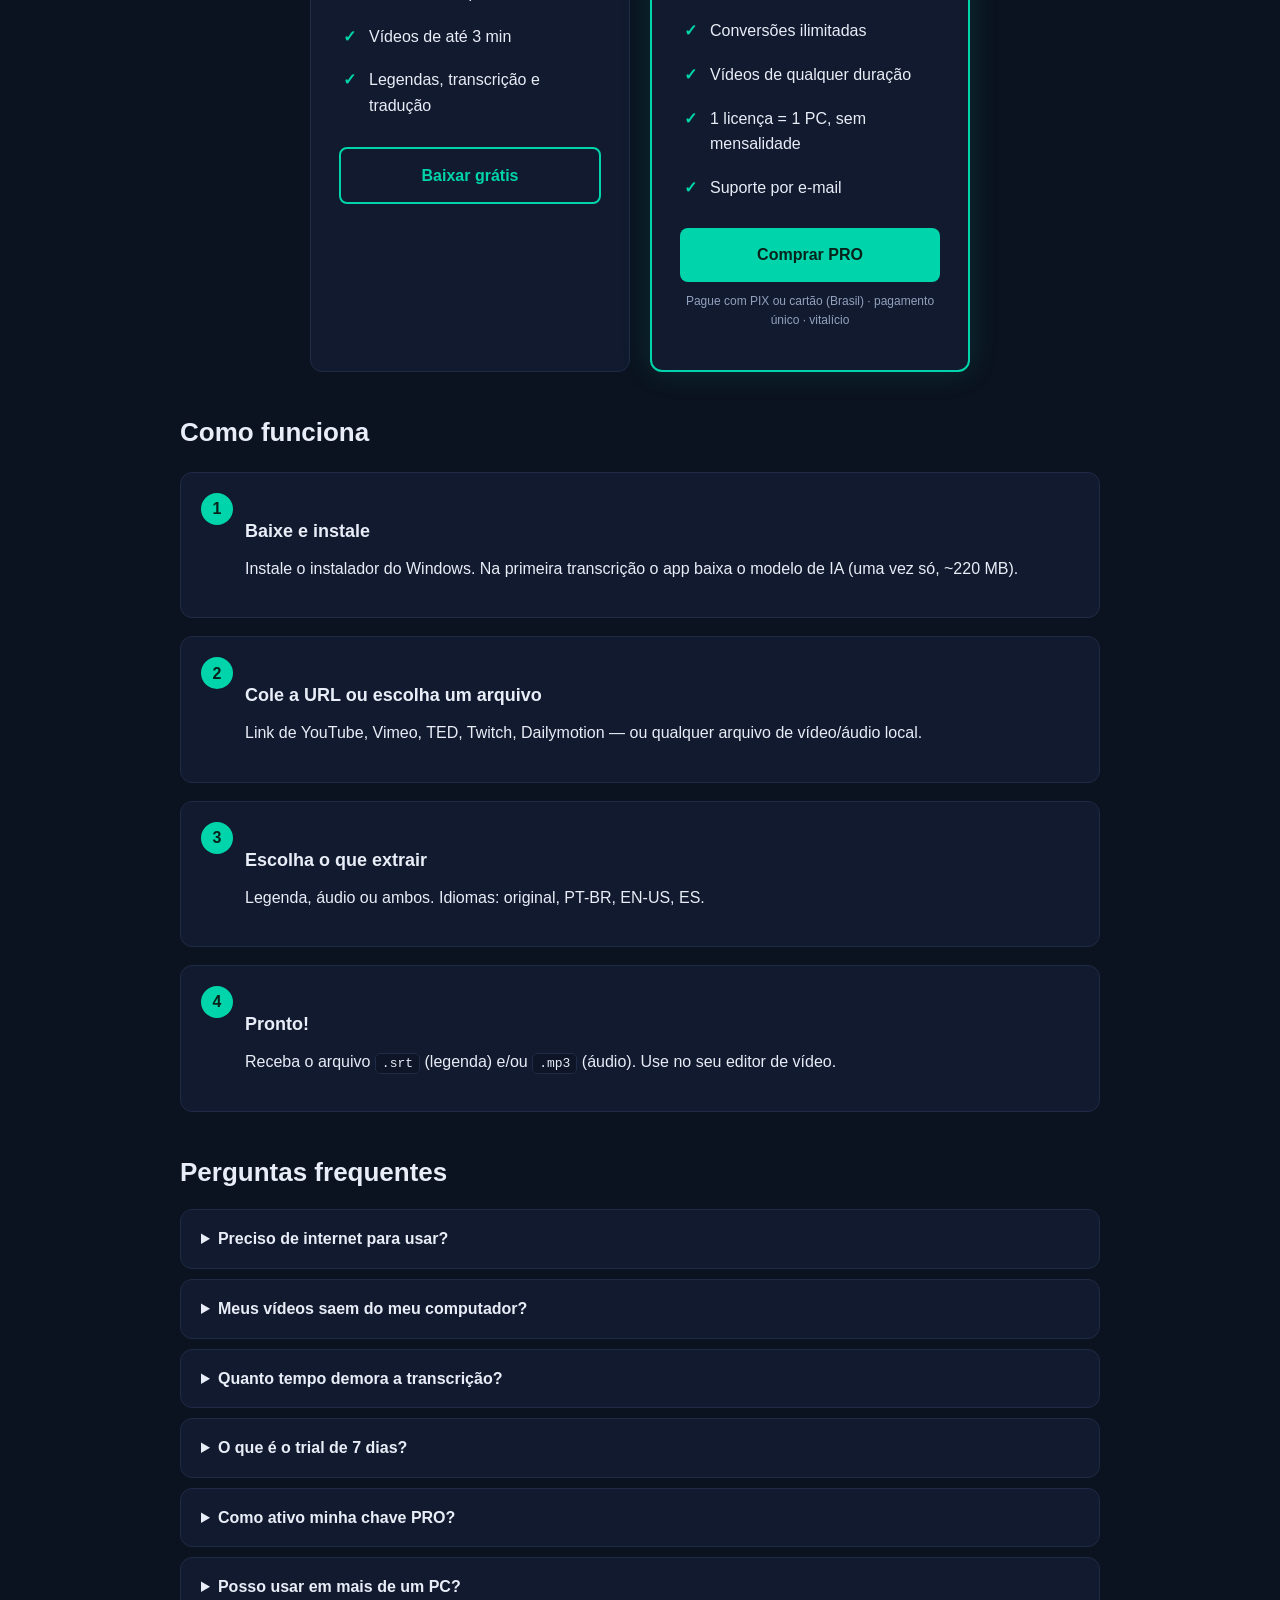
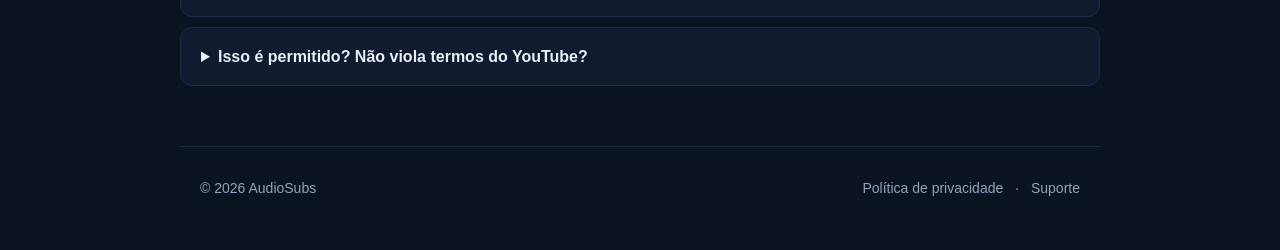
==== commit 8e411193: "Atualiza preço BR para R$ 114,90" ====
--- a/index.html
+++ b/index.html
@@ -66,7 +66,7 @@
       <div class="price-card featured">
         <span class="tag">MAIS VENDIDO</span>
         <h3>PRO</h3>
-        <div class="price">R$ 119</div>
+        <div class="price">R$ 114,90</div>
         <div class="price-sub">pagamento único · vitalício</div>
         <ul class="check">
           <li>Conversões ilimitadas</li>
